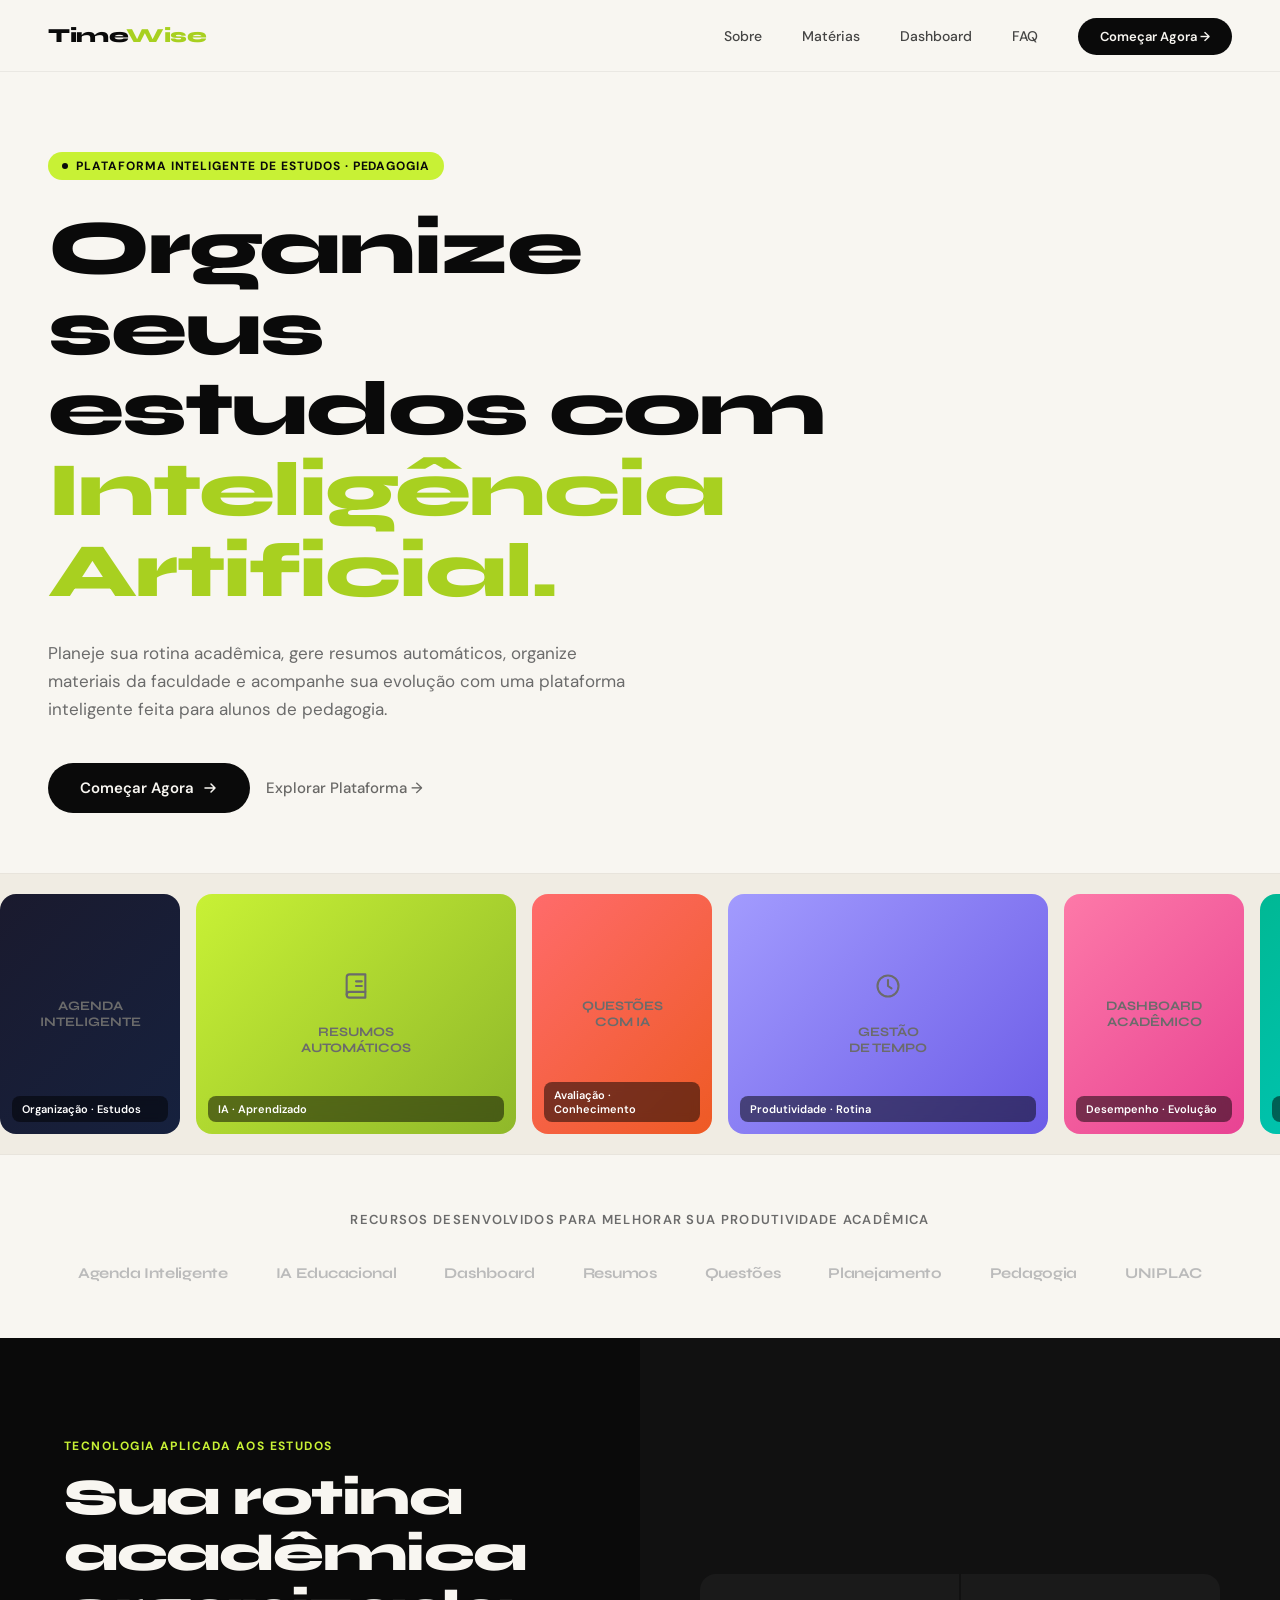
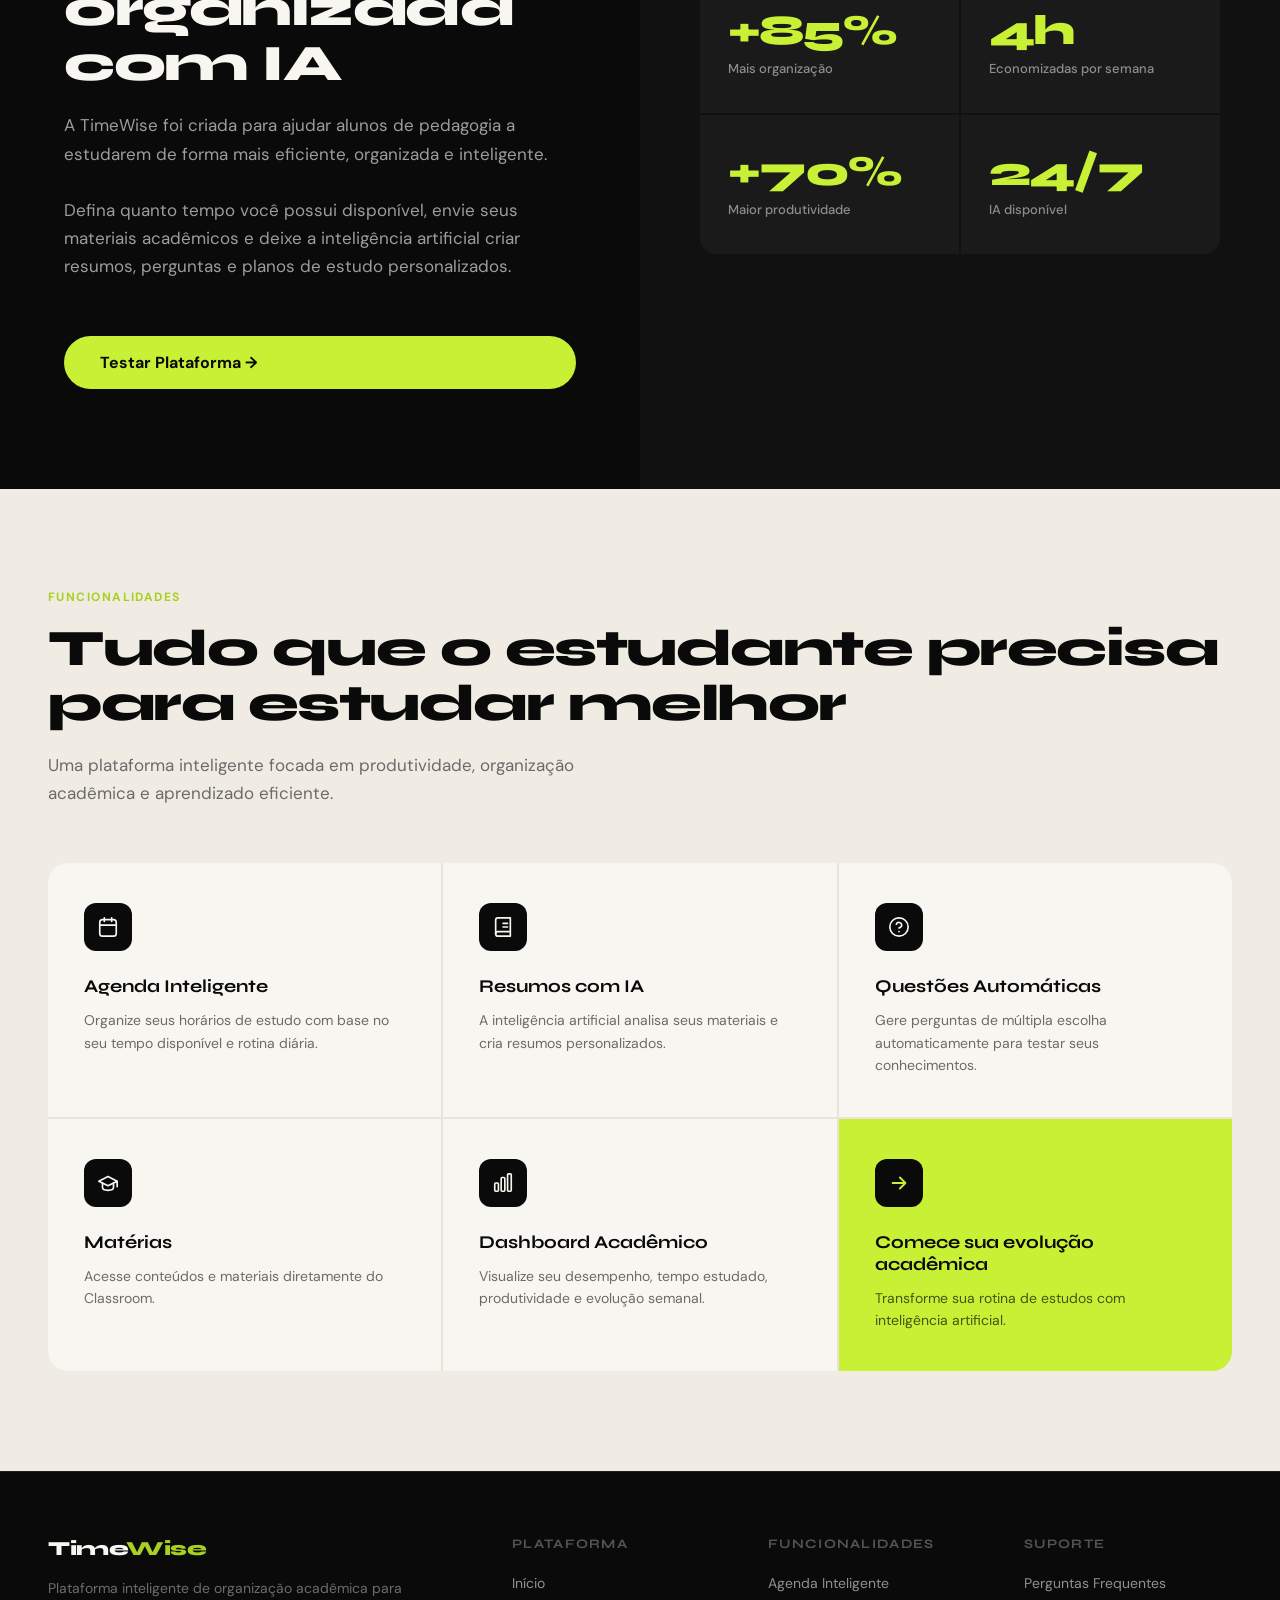
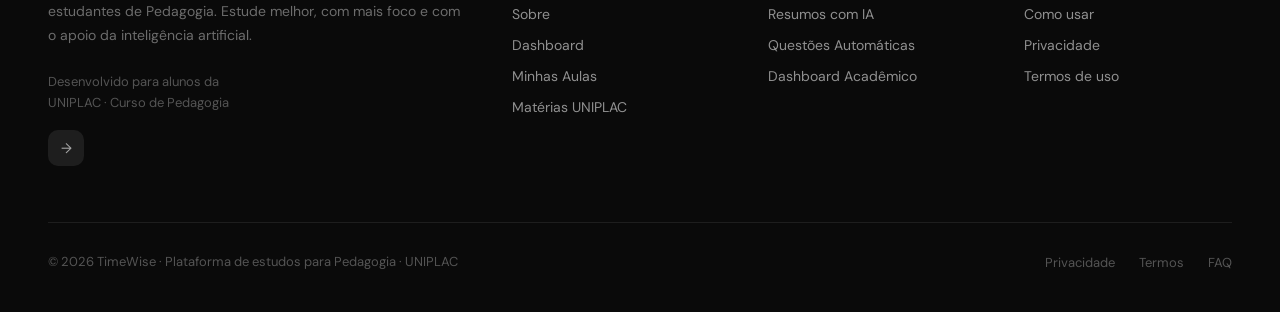
==== index.html @ 2ef28cfe "site inicial" ====
<!DOCTYPE html>
<html lang="de">
<head>
  <meta charset="UTF-8" />
  <meta name="viewport" content="width=device-width, initial-scale=1.0" />
  <title>TimeWise</title>
  <link href="https://fonts.googleapis.com/css2?family=Syne:wght@400;500;600;700;800&family=DM+Sans:ital,wght@0,300;0,400;0,500;0,600;1,400&display=swap" rel="stylesheet" />
  <link rel="stylesheet" href="index.css" />
</head>
<body>

<!-- NAV -->
<nav>
  <a href="#" class="nav-logo">Time<span>Wise</span></a>
  <ul class="nav-links">
    <li><a href="#sobre">Sobre</a></li>
    <li><a href="#materias">Matérias</a></li>
    <li><a href="dashboard.html">Dashboard</a></li>
    <li><a href="#faq">FAQ</a></li>
    <li><a href="dashboard.html" class="nav-cta">Começar Agora →</a></li>
  </ul>
</nav>

<!-- HERO -->
<div class="hero">
  <div class="hero-text">
    <span class="hero-eyebrow animate-fadeup">Plataforma Inteligente de Estudos · Pedagogia</span>

    <h1 class="hero-title animate-fadeup delay-1">
      Organize seus<br>estudos com<br><em>Inteligência Artificial.</em>
    </h1>

    <p class="hero-sub animate-fadeup delay-2">
      Planeje sua rotina acadêmica, gere resumos automáticos, organize materiais da faculdade e acompanhe sua evolução com uma plataforma inteligente feita para alunos de pedagogia.
    </p>

    <div class="hero-actions animate-fadeup delay-3">
      <a href="dashboard.html" class="btn-primary">
        Começar Agora
        <svg viewBox="0 0 16 16" fill="none">
          <path d="M3 8h10M9 4l4 4-4 4"
            stroke="currentColor"
            stroke-width="1.5"
            stroke-linecap="round"
            stroke-linejoin="round"/>
        </svg>
      </a>

      <a href="#materias" class="btn-secondary">
        Explorar Plataforma →
      </a>
    </div>
  </div>

  <!-- MARQUEE -->
  <div class="marquee-section">
    <div class="marquee-track">

      <div class="marquee-card card-gradient-1">
        <div class="marquee-card-inner">AGENDA<br>INTELIGENTE</div>
        <div class="card-label">Organização · Estudos</div>
      </div>
      <div class="marquee-card landscape card-gradient-2">
        <div class="marquee-card-inner"><svg width="28" height="28" viewBox="0 0 24 24" fill="none" stroke="currentColor" stroke-width="1.8" stroke-linecap="round" stroke-linejoin="round" style="margin-bottom:6px"><path d="M4 19.5A2.5 2.5 0 016.5 17H20"/><path d="M6.5 2H20v20H6.5A2.5 2.5 0 014 19.5v-15A2.5 2.5 0 016.5 2z"/><path d="M12 8h5M12 12h5"/></svg><br>RESUMOS<br>AUTOMÁTICOS</div>
        <div class="card-label">IA · Aprendizado</div>
      </div>
      <div class="marquee-card card-gradient-3">
        <div class="marquee-card-inner">QUESTÕES<br>COM IA</div>
        <div class="card-label">Avaliação · Conhecimento</div>
      </div>
      <div class="marquee-card landscape card-gradient-4">
        <div class="marquee-card-inner"><svg width="28" height="28" viewBox="0 0 24 24" fill="none" stroke="currentColor" stroke-width="1.8" stroke-linecap="round" stroke-linejoin="round" style="margin-bottom:6px"><circle cx="12" cy="12" r="9"/><path d="M12 7v5l3 2"/></svg><br>GESTÃO<br>DE TEMPO</div>
        <div class="card-label">Produtividade · Rotina</div>
      </div>
      <div class="marquee-card card-gradient-5">
        <div class="marquee-card-inner">DASHBOARD<br>ACADÊMICO</div>
        <div class="card-label">Desempenho · Evolução</div>
      </div>
      <div class="marquee-card landscape card-gradient-6">
        <div class="marquee-card-inner"><svg width="28" height="28" viewBox="0 0 24 24" fill="none" stroke="currentColor" stroke-width="1.8" stroke-linecap="round" stroke-linejoin="round" style="margin-bottom:6px"><path d="M22 10v6M2 10l10-5 10 5-10 5-10-5z"/><path d="M6 12v5c0 1.7 2.7 3 6 3s6-1.3 6-3v-5"/></svg><br>MATÉRIAS<br>UNIPLAC</div>
        <div class="card-label">Pedagogia · Universidade</div>
      </div>

      <!-- Cópia para loop contínuo -->
      <div class="marquee-card card-gradient-1" aria-hidden="true">
        <div class="marquee-card-inner">AGENDA<br>INTELIGENTE</div>
        <div class="card-label">Organização · Estudos</div>
      </div>
      <div class="marquee-card landscape card-gradient-2" aria-hidden="true">
        <div class="marquee-card-inner"><svg width="28" height="28" viewBox="0 0 24 24" fill="none" stroke="currentColor" stroke-width="1.8" stroke-linecap="round" stroke-linejoin="round" style="margin-bottom:6px"><path d="M4 19.5A2.5 2.5 0 016.5 17H20"/><path d="M6.5 2H20v20H6.5A2.5 2.5 0 014 19.5v-15A2.5 2.5 0 016.5 2z"/><path d="M12 8h5M12 12h5"/></svg><br>RESUMOS<br>AUTOMÁTICOS</div>
        <div class="card-label">IA · Aprendizado</div>
      </div>
      <div class="marquee-card card-gradient-3" aria-hidden="true">
        <div class="marquee-card-inner">QUESTÕES<br>COM IA</div>
        <div class="card-label">Avaliação · Conhecimento</div>
      </div>
      <div class="marquee-card landscape card-gradient-4" aria-hidden="true">
        <div class="marquee-card-inner"><svg width="28" height="28" viewBox="0 0 24 24" fill="none" stroke="currentColor" stroke-width="1.8" stroke-linecap="round" stroke-linejoin="round" style="margin-bottom:6px"><circle cx="12" cy="12" r="9"/><path d="M12 7v5l3 2"/></svg><br>GESTÃO<br>DE TEMPO</div>
        <div class="card-label">Produtividade · Rotina</div>
      </div>
      <div class="marquee-card card-gradient-5" aria-hidden="true">
        <div class="marquee-card-inner">DASHBOARD<br>ACADÊMICO</div>
        <div class="card-label">Desempenho · Evolução</div>
      </div>
      <div class="marquee-card landscape card-gradient-6" aria-hidden="true">
        <div class="marquee-card-inner"><svg width="28" height="28" viewBox="0 0 24 24" fill="none" stroke="currentColor" stroke-width="1.8" stroke-linecap="round" stroke-linejoin="round" style="margin-bottom:6px"><path d="M22 10v6M2 10l10-5 10 5-10 5-10-5z"/><path d="M6 12v5c0 1.7 2.7 3 6 3s6-1.3 6-3v-5"/></svg><br>MATÉRIAS<br>UNIPLAC</div>
        <div class="card-label">Pedagogia · Universidade</div>
      </div>

    </div>
  </div>
</div>

<!-- LOGOS -->
<div class="logos-section">
  <p class="logos-title">
    Recursos desenvolvidos para melhorar sua produtividade acadêmica
  </p>

  <div class="logos-row">
    <span class="logo-pill">Agenda Inteligente</span>
    <span class="logo-pill">IA Educacional</span>
    <span class="logo-pill">Dashboard</span>
    <span class="logo-pill">Resumos</span>
    <span class="logo-pill">Questões</span>
    <span class="logo-pill">Planejamento</span>
    <span class="logo-pill">Pedagogia</span>
    <span class="logo-pill">UNIPLAC</span>
  </div>
</div>

<!-- USP -->
<section class="usp-section" id="sobre">
  <div class="usp-text">
    <p class="section-label">
      Tecnologia aplicada aos estudos
    </p>

    <h2 class="section-title">
      Sua rotina acadêmica organizada com IA
    </h2>

    <p class="section-sub">
      A TimeWise foi criada para ajudar alunos de pedagogia a estudarem de forma mais eficiente, organizada e inteligente.<br><br>

      Defina quanto tempo você possui disponível, envie seus materiais acadêmicos e deixe a inteligência artificial criar resumos, perguntas e planos de estudo personalizados.
    </p>

    <a href="dashboard.html" class="btn-accent">
      Testar Plataforma →
    </a>
  </div>

  <div class="usp-visual">
    <div class="usp-visual-inner">
      <div class="usp-stats">

        <div class="stat-card">
          <div class="stat-number">+85%</div>
          <div class="stat-label">Mais organização</div>
        </div>

        <div class="stat-card">
          <div class="stat-number">4h</div>
          <div class="stat-label">Economizadas por semana</div>
        </div>

        <div class="stat-card">
          <div class="stat-number">+70%</div>
          <div class="stat-label">Maior produtividade</div>
        </div>

        <div class="stat-card">
          <div class="stat-number">24/7</div>
          <div class="stat-label">IA disponível</div>
        </div>

      </div>
    </div>
  </div>
</section>

<!-- SERVICES -->
<section class="services-section">

  <p class="section-label">
    Funcionalidades
  </p>

  <h2 class="section-title">
    Tudo que o estudante precisa<br>
    para estudar melhor
  </h2>

  <p class="section-sub">
    Uma plataforma inteligente focada em produtividade, organização acadêmica e aprendizado eficiente.
  </p>

  <div class="services-grid">

    <div class="service-card">
      <div class="service-icon">
        <svg width="22" height="22" viewBox="0 0 24 24" fill="none" stroke="currentColor" stroke-width="1.8" stroke-linecap="round" stroke-linejoin="round">
          <rect x="3" y="4" width="18" height="18" rx="3"/><path d="M3 10h18"/><path d="M8 2v4M16 2v4"/>
        </svg>
      </div>
      <h3 class="service-title">Agenda Inteligente</h3>
      <p class="service-desc">Organize seus horários de estudo com base no seu tempo disponível e rotina diária.</p>
    </div>

    <div class="service-card">
      <div class="service-icon">
        <svg width="22" height="22" viewBox="0 0 24 24" fill="none" stroke="currentColor" stroke-width="1.8" stroke-linecap="round" stroke-linejoin="round">
          <path d="M4 19.5A2.5 2.5 0 016.5 17H20"/><path d="M6.5 2H20v20H6.5A2.5 2.5 0 014 19.5v-15A2.5 2.5 0 016.5 2z"/><path d="M12 8h5M12 12h5"/>
        </svg>
      </div>
      <h3 class="service-title">Resumos com IA</h3>
      <p class="service-desc">A inteligência artificial analisa seus materiais e cria resumos personalizados.</p>
    </div>

    <div class="service-card">
      <div class="service-icon">
        <svg width="22" height="22" viewBox="0 0 24 24" fill="none" stroke="currentColor" stroke-width="1.8" stroke-linecap="round" stroke-linejoin="round">
          <circle cx="12" cy="12" r="10"/><path d="M9.09 9a3 3 0 015.83 1c0 2-3 3-3 3"/><circle cx="12" cy="17" r="1" fill="currentColor" stroke="none"/>
        </svg>
      </div>
      <h3 class="service-title">Questões Automáticas</h3>
      <p class="service-desc">Gere perguntas de múltipla escolha automaticamente para testar seus conhecimentos.</p>
    </div>

    <div class="service-card">
      <div class="service-icon">
        <svg width="22" height="22" viewBox="0 0 24 24" fill="none" stroke="currentColor" stroke-width="1.8" stroke-linecap="round" stroke-linejoin="round">
          <path d="M22 10v6M2 10l10-5 10 5-10 5-10-5z"/><path d="M6 12v5c0 1.7 2.7 3 6 3s6-1.3 6-3v-5"/>
        </svg>
      </div>
      <h3 class="service-title">Matérias</h3>
      <p class="service-desc">Acesse conteúdos e materiais diretamente do Classroom.</p>
    </div>

    <div class="service-card">
      <div class="service-icon">
        <svg width="22" height="22" viewBox="0 0 24 24" fill="none" stroke="currentColor" stroke-width="1.8" stroke-linecap="round" stroke-linejoin="round">
          <rect x="3" y="12" width="4" height="9" rx="1"/><rect x="10" y="6" width="4" height="15" rx="1"/><rect x="17" y="2" width="4" height="19" rx="1"/>
        </svg>
      </div>
      <h3 class="service-title">Dashboard Acadêmico</h3>
      <p class="service-desc">Visualize seu desempenho, tempo estudado, produtividade e evolução semanal.</p>
    </div>

    <div class="service-card" style="background: var(--accent); cursor: pointer;" onclick="location.href='dashboard.html'">
      <div class="service-icon" style="background: var(--black); color: var(--accent);">
        <svg width="22" height="22" viewBox="0 0 24 24" fill="none" stroke="currentColor" stroke-width="2" stroke-linecap="round" stroke-linejoin="round">
          <path d="M5 12h14M13 6l6 6-6 6"/>
        </svg>
      </div>
      <h3 class="service-title" style="color: var(--black);">Comece sua evolução acadêmica</h3>
      <p class="service-desc" style="color: rgba(0,0,0,0.65);">Transforme sua rotina de estudos com inteligência artificial.</p>
    </div>

  </div>
</section>

<!-- FOOTER -->
<footer>
  <div class="footer-grid">
    <div class="footer-brand">
      <a href="#" class="nav-logo">Time<span>Wise</span></a>
      <p>Plataforma inteligente de organização acadêmica para estudantes de Pedagogia. Estude melhor, com mais foco e com o apoio da inteligência artificial.</p>
      <p style="margin-bottom: 16px; color: rgba(255,255,255,0.3); font-size: 13px;">Desenvolvido para alunos da<br>UNIPLAC · Curso de Pedagogia</p>
      <div class="footer-socials">
        <a href="dashboard.html" class="social-btn" title="Acessar plataforma">→</a>
      </div>
    </div>
    <div class="footer-col">
      <h4>Plataforma</h4>
      <ul>
        <li><a href="#">Início</a></li>
        <li><a href="#sobre">Sobre</a></li>
        <li><a href="dashboard.html">Dashboard</a></li>
        <li><a href="dashboard.html">Minhas Aulas</a></li>
        <li><a href="dashboard.html">Matérias UNIPLAC</a></li>
      </ul>
    </div>
    <div class="footer-col">
      <h4>Funcionalidades</h4>
      <ul>
        <li><a href="dashboard.html">Agenda Inteligente</a></li>
        <li><a href="dashboard.html">Resumos com IA</a></li>
        <li><a href="dashboard.html">Questões Automáticas</a></li>
        <li><a href="dashboard.html">Dashboard Acadêmico</a></li>
      </ul>
    </div>
    <div class="footer-col">
      <h4>Suporte</h4>
      <ul>
        <li><a href="#faq">Perguntas Frequentes</a></li>
        <li><a href="#">Como usar</a></li>
        <li><a href="#">Privacidade</a></li>
        <li><a href="#">Termos de uso</a></li>
      </ul>
    </div>
  </div>
  <div class="footer-bottom">
    <p>© 2026 TimeWise · Plataforma de estudos para Pedagogia · UNIPLAC</p>
    <ul class="footer-bottom-links">
      <li><a href="#">Privacidade</a></li>
      <li><a href="#">Termos</a></li>
      <li><a href="#faq">FAQ</a></li>
    </ul>
  </div>
</footer>

<script>
  function toggleFaq(btn) {
    const item = btn.closest('.faq-item');
    const isOpen = item.classList.contains('open');
    document.querySelectorAll('.faq-item').forEach(i => i.classList.remove('open'));
    if (!isOpen) item.classList.add('open');
  }

  // Intersection Observer for scroll animations
  const observer = new IntersectionObserver((entries) => {
    entries.forEach(entry => {
      if (entry.isIntersecting) {
        entry.target.style.opacity = '1';
        entry.target.style.transform = 'translateY(0)';
      }
    });
  }, { threshold: 0.1 });

  document.querySelectorAll('.service-card, .case-card, .team-card, .testimonial-card').forEach(el => {
    el.style.opacity = '0';
    el.style.transform = 'translateY(20px)';
    el.style.transition = 'opacity 0.5s ease, transform 0.5s ease';
    observer.observe(el);
  });
</script>
</body>
</html>
---- index.css ----
*, *::before, *::after { box-sizing: border-box; margin: 0; padding: 0; }

:root {
  --black: #0a0a0a;
  --white: #f8f6f1;
  --cream: #f0ece3;
  --accent: #c8f135;
  --accent-dark: #a8d020;
  --gray: #6b6b6b;
  --gray-light: #e8e4dc;
  --font-display: 'Syne', sans-serif;
  --font-body: 'DM Sans', sans-serif;
}

html { scroll-behavior: smooth; }

body {
  font-family: var(--font-body);
  background: var(--white);
  color: var(--black);
  overflow-x: hidden;
}

/* ── NAV ── */
nav {
  position: fixed; top: 0; left: 0; right: 0; z-index: 100;
  display: flex; align-items: center; justify-content: space-between;
  padding: 0 48px;
  height: 72px;
  background: rgba(248,246,241,0.92);
  backdrop-filter: blur(12px);
  border-bottom: 1px solid rgba(0,0,0,0.06);
}
.nav-logo {
  font-family: var(--font-display);
  font-weight: 800;
  font-size: 20px;
  letter-spacing: -0.5px;
  color: var(--black);
  text-decoration: none;
}
.nav-logo span { color: var(--accent-dark); }
.nav-links {
  display: flex; align-items: center; gap: 40px;
  list-style: none;
}
.nav-links a {
  font-family: var(--font-body);
  font-size: 14px;
  font-weight: 500;
  color: var(--black);
  text-decoration: none;
  opacity: 0.75;
  transition: opacity 0.2s;
}
.nav-links a:hover { opacity: 1; }
.nav-cta {
  background: var(--black);
  color: var(--white) !important;
  opacity: 1 !important;
  padding: 10px 22px;
  border-radius: 100px;
  font-size: 13px !important;
  font-weight: 600 !important;
  transition: background 0.2s !important;
}
.nav-cta:hover { background: #333 !important; }

/* ── HERO ── */
.hero {
  padding-top: 72px;
  min-height: 100vh;
  display: grid;
  grid-template-rows: auto 1fr;
}
.hero-text {
  padding: 80px 48px 0;
  max-width: 900px;
}
.hero-eyebrow {
  display: inline-flex; align-items: center; gap: 8px;
  background: var(--accent);
  color: var(--black);
  font-size: 12px;
  font-weight: 700;
  letter-spacing: 0.08em;
  text-transform: uppercase;
  padding: 6px 14px;
  border-radius: 100px;
  margin-bottom: 28px;
}
.hero-eyebrow::before {
  content: '';
  width: 6px; height: 6px;
  background: var(--black);
  border-radius: 50%;
}
.hero-title {
  font-family: var(--font-display);
  font-size: clamp(42px, 6vw, 80px);
  font-weight: 800;
  line-height: 1.05;
  letter-spacing: -2px;
  color: var(--black);
  margin-bottom: 28px;
}
.hero-title em {
  font-style: normal;
  color: var(--accent-dark);
  position: relative;
}
.hero-sub {
  font-size: 17px;
  line-height: 1.65;
  color: var(--gray);
  max-width: 600px;
  margin-bottom: 40px;
}
.hero-actions { display: flex; align-items: center; gap: 16px; }
.btn-primary {
  background: var(--black);
  color: var(--white);
  padding: 15px 32px;
  border-radius: 100px;
  font-family: var(--font-body);
  font-size: 15px;
  font-weight: 600;
  text-decoration: none;
  transition: transform 0.2s, background 0.2s;
  display: inline-flex; align-items: center; gap: 8px;
}
.btn-primary:hover { background: #222; transform: translateY(-1px); }
.btn-primary svg { width: 16px; height: 16px; }
.btn-secondary {
  font-size: 15px;
  font-weight: 500;
  color: var(--black);
  text-decoration: none;
  opacity: 0.6;
  transition: opacity 0.2s;
  display: inline-flex; align-items: center; gap: 6px;
}
.btn-secondary:hover { opacity: 1; }

/* ── MARQUEE ── */
.marquee-section {
  margin-top: 60px;
  padding: 20px 0;
  overflow: hidden;
  border-top: 1px solid var(--gray-light);
  border-bottom: 1px solid var(--gray-light);
  background: var(--cream);
}
.marquee-track {
  display: flex; gap: 16px;
  animation: marquee 28s linear infinite;
  width: max-content;
}
@keyframes marquee {
  from { transform: translateX(0); }
  to { transform: translateX(-50%); }
}
.marquee-card {
  width: 180px;
  height: 240px;
  border-radius: 16px;
  overflow: hidden;
  flex-shrink: 0;
  background: var(--gray-light);
  position: relative;
}
.marquee-card.landscape {
  width: 320px;
  height: 240px;
}
.marquee-card-inner {
  width: 100%; height: 100%;
  display: flex; flex-direction: column; align-items: center; justify-content: center;
  font-family: var(--font-display);
  font-weight: 700;
  font-size: 13px;
  color: var(--gray);
  text-align: center;
  padding: 20px;
  gap: 2px;
}
.card-gradient-1 { background: linear-gradient(135deg, #1a1a2e 0%, #16213e 100%); color: #fff; }
.card-gradient-2 { background: linear-gradient(135deg, #c8f135 0%, #8fb82a 100%); }
.card-gradient-3 { background: linear-gradient(135deg, #ff6b6b 0%, #ee5a24 100%); color: #fff; }
.card-gradient-4 { background: linear-gradient(135deg, #a29bfe 0%, #6c5ce7 100%); color: #fff; }
.card-gradient-5 { background: linear-gradient(135deg, #fd79a8 0%, #e84393 100%); color: #fff; }
.card-gradient-6 { background: linear-gradient(135deg, #00b894 0%, #00cec9 100%); color: #fff; }
.card-gradient-7 { background: linear-gradient(135deg, #fdcb6e 0%, #e17055 100%); }
.card-gradient-8 { background: linear-gradient(135deg, #2d3436 0%, #636e72 100%); color: #fff; }

.card-label {
  position: absolute; bottom: 12px; left: 12px; right: 12px;
  background: rgba(0,0,0,0.5);
  color: #fff;
  font-size: 11px;
  font-weight: 600;
  padding: 6px 10px;
  border-radius: 8px;
  backdrop-filter: blur(4px);
}

/* ── LOGOS ── */
.logos-section {
  padding: 56px 48px;
  text-align: center;
}
.logos-title {
  font-size: 13px;
  font-weight: 600;
  letter-spacing: 0.1em;
  text-transform: uppercase;
  color: var(--gray);
  margin-bottom: 36px;
}
.logos-row {
  display: flex;
  align-items: center;
  justify-content: center;
  flex-wrap: wrap;
  gap: 48px;
}
.logo-pill {
  font-family: var(--font-display);
  font-weight: 700;
  font-size: 15px;
  color: #bbb;
  letter-spacing: -0.3px;
  transition: color 0.2s;
  cursor: default;
}
.logo-pill:hover { color: var(--black); }

/* ── SECTION COMMON ── */
section { padding: 100px 48px; }
.section-label {
  font-size: 12px;
  font-weight: 700;
  letter-spacing: 0.12em;
  text-transform: uppercase;
  color: var(--accent-dark);
  margin-bottom: 16px;
}
.section-title {
  font-family: var(--font-display);
  font-size: clamp(32px, 4vw, 54px);
  font-weight: 800;
  letter-spacing: -1.5px;
  line-height: 1.08;
  color: var(--black);
  margin-bottom: 20px;
}
.section-sub {
  font-size: 17px;
  line-height: 1.65;
  color: var(--gray);
  max-width: 560px;
  margin-bottom: 56px;
}

/* ── USP ── */
.usp-section {
  background: var(--black);
  color: var(--white);
  display: grid;
  grid-template-columns: 1fr 1fr;
  gap: 0;
  padding: 0;
  overflow: hidden;
}
.usp-text {
  padding: 100px 64px;
  display: flex;
  flex-direction: column;
  justify-content: center;
}
.usp-text .section-label { color: var(--accent); }
.usp-text .section-title { color: var(--white); }
.usp-text .section-sub { color: rgba(255,255,255,0.6); }
.usp-visual {
  position: relative;
  background: #111;
  min-height: 560px;
  display: flex; align-items: center; justify-content: center;
  overflow: hidden;
}
.usp-visual-inner {
  width: 100%; height: 100%;
  display: flex; align-items: center; justify-content: center;
  padding: 60px;
}
.usp-stats {
  display: grid;
  grid-template-columns: 1fr 1fr;
  gap: 2px;
  width: 100%;
}
.stat-card {
  background: #1a1a1a;
  padding: 36px 28px;
  display: flex; flex-direction: column;
}
.stat-card:first-child { border-radius: 16px 0 0 0; }
.stat-card:nth-child(2) { border-radius: 0 16px 0 0; }
.stat-card:nth-child(3) { border-radius: 0 0 0 16px; }
.stat-card:last-child { border-radius: 0 0 16px 0; }
.stat-number {
  font-family: var(--font-display);
  font-size: 42px;
  font-weight: 800;
  color: var(--accent);
  letter-spacing: -2px;
  line-height: 1;
  margin-bottom: 8px;
}
.stat-label {
  font-size: 13px;
  color: rgba(255,255,255,0.5);
  font-weight: 500;
}

/* ── SERVICES ── */
.services-section { background: var(--cream); }
.services-grid {
  display: grid;
  grid-template-columns: repeat(3, 1fr);
  gap: 2px;
  background: var(--gray-light);
  border-radius: 20px;
  overflow: hidden;
}
.service-card {
  background: var(--white);
  padding: 40px 36px;
  transition: background 0.25s;
  position: relative;
  overflow: hidden;
}
.service-card:hover { background: var(--black); }
.service-card:hover .service-title,
.service-card:hover .service-desc { color: var(--white); }
.service-card:hover .service-icon { background: var(--accent); color: var(--black); }
.service-icon {
  width: 48px; height: 48px;
  border-radius: 12px;
  background: var(--black);
  color: var(--white);
  display: flex; align-items: center; justify-content: center;
  margin-bottom: 24px;
  font-size: 20px;
  transition: background 0.25s, color 0.25s;
}
.service-title {
  font-family: var(--font-display);
  font-size: 18px;
  font-weight: 700;
  color: var(--black);
  margin-bottom: 12px;
  transition: color 0.25s;
}
.service-desc {
  font-size: 14px;
  line-height: 1.6;
  color: var(--gray);
  transition: color 0.25s;
}

/* ── CASE STUDIES ── */
.cases-grid {
  display: grid;
  grid-template-columns: repeat(3, 1fr);
  gap: 20px;
  margin-top: 0;
}
.case-card {
  border-radius: 20px;
  overflow: hidden;
  position: relative;
  cursor: pointer;
  background: var(--black);
  aspect-ratio: 4/5;
  display: flex; flex-direction: column; justify-content: flex-end;
  transition: transform 0.3s;
}
.case-card:hover { transform: scale(1.02); }
.case-bg {
  position: absolute; inset: 0;
  background: linear-gradient(135deg, #1a1a2e 0%, #16213e 100%);
  transition: opacity 0.3s;
}
.case-card:nth-child(2) .case-bg { background: linear-gradient(135deg, #2d1b69 0%, #11998e 100%); }
.case-card:nth-child(3) .case-bg { background: linear-gradient(135deg, #c94b4b 0%, #4b134f 100%); }
.case-overlay {
  position: absolute; inset: 0;
  background: linear-gradient(to top, rgba(0,0,0,0.85) 0%, transparent 60%);
}
.case-content {
  position: relative; z-index: 2;
  padding: 28px;
}
.case-logo {
  font-family: var(--font-display);
  font-size: 18px;
  font-weight: 800;
  color: var(--white);
  margin-bottom: 20px;
}
.case-metrics {
  display: flex; gap: 20px; flex-wrap: wrap;
  margin-bottom: 16px;
}
.case-metric-val {
  font-family: var(--font-display);
  font-size: 26px;
  font-weight: 800;
  color: var(--accent);
  letter-spacing: -1px;
}
.case-metric-key {
  font-size: 11px;
  color: rgba(255,255,255,0.55);
  font-weight: 600;
  letter-spacing: 0.05em;
  text-transform: uppercase;
}
.case-link {
  display: inline-flex; align-items: center; gap: 6px;
  font-size: 13px;
  font-weight: 600;
  color: var(--white);
  text-decoration: none;
  opacity: 0.7;
  transition: opacity 0.2s;
}
.case-link:hover { opacity: 1; }
.case-tag {
  position: absolute; top: 20px; right: 20px;
  background: var(--accent);
  color: var(--black);
  font-size: 11px;
  font-weight: 700;
  padding: 5px 11px;
  border-radius: 100px;
  z-index: 2;
}

/* ── TEAM ── */
.team-section { background: var(--black); color: var(--white); }
.team-section .section-label { color: var(--accent); }
.team-section .section-title { color: var(--white); }
.team-grid {
  display: grid;
  grid-template-columns: repeat(3, 1fr);
  gap: 20px;
}
.team-card {
  background: #111;
  border-radius: 20px;
  overflow: hidden;
  transition: transform 0.3s;
}
.team-card:hover { transform: translateY(-4px); }
.team-card-img {
  width: 100%;
  aspect-ratio: 1;
  background: #1e1e1e;
  display: flex; align-items: center; justify-content: center;
  font-size: 56px;
  position: relative;
  overflow: hidden;
}
.team-avatar-bg { position: absolute; inset: 0; }
.team-avatar-initials {
  position: relative; z-index: 1;
  font-family: var(--font-display);
  font-size: 36px;
  font-weight: 800;
  color: var(--white);
  opacity: 0.9;
}
.team-card-info { padding: 24px 24px 28px; }
.team-name {
  font-family: var(--font-display);
  font-size: 18px;
  font-weight: 700;
  color: var(--white);
  margin-bottom: 4px;
}
.team-role {
  font-size: 13px;
  color: var(--accent);
  font-weight: 600;
  margin-bottom: 12px;
}
.team-bio {
  font-size: 13px;
  line-height: 1.6;
  color: rgba(255,255,255,0.45);
}

/* ── PROCESS ── */
.process-grid {
  display: grid;
  grid-template-columns: 1fr 1fr;
  gap: 60px;
  align-items: start;
}
.process-step {
  display: flex; gap: 24px;
  padding: 28px 0;
  border-bottom: 1px solid var(--gray-light);
  transition: opacity 0.2s;
}
.process-step:last-child { border-bottom: none; }
.step-num {
  font-family: var(--font-display);
  font-size: 13px;
  font-weight: 800;
  color: var(--accent-dark);
  flex-shrink: 0;
  width: 28px;
  padding-top: 3px;
}
.step-title {
  font-family: var(--font-display);
  font-size: 18px;
  font-weight: 700;
  margin-bottom: 8px;
  color: var(--black);
}
.step-desc {
  font-size: 14px;
  line-height: 1.65;
  color: var(--gray);
}
.process-image {
  position: sticky;
  top: 100px;
  border-radius: 24px;
  overflow: hidden;
  background: var(--black);
  aspect-ratio: 4/5;
  display: flex; align-items: center; justify-content: center;
}
.process-image-inner { padding: 48px; text-align: center; }
.process-image-title {
  font-family: var(--font-display);
  font-size: 28px;
  font-weight: 800;
  color: var(--white);
  margin-bottom: 16px;
}
.process-image-sub {
  font-size: 15px;
  color: rgba(255,255,255,0.5);
  line-height: 1.6;
  margin-bottom: 32px;
}

/* ── TESTIMONIALS ── */
.testimonials-section { background: var(--cream); }
.testimonials-grid {
  display: grid;
  grid-template-columns: repeat(3, 1fr);
  gap: 16px;
}
.testimonial-card {
  background: var(--white);
  border-radius: 20px;
  padding: 32px 28px;
  border: 1px solid rgba(0,0,0,0.06);
  transition: box-shadow 0.2s, transform 0.2s;
}
.testimonial-card:hover {
  box-shadow: 0 12px 40px rgba(0,0,0,0.08);
  transform: translateY(-3px);
}
.testimonial-stars {
  display: flex; gap: 3px; margin-bottom: 16px;
  color: var(--accent-dark);
  font-size: 16px;
}
.testimonial-text {
  font-size: 15px;
  line-height: 1.65;
  color: #333;
  margin-bottom: 24px;
  font-style: italic;
}
.testimonial-author { display: flex; align-items: center; gap: 12px; }
.testimonial-avatar {
  width: 44px; height: 44px;
  border-radius: 50%;
  background: var(--black);
  display: flex; align-items: center; justify-content: center;
  font-family: var(--font-display);
  font-size: 14px;
  font-weight: 700;
  color: var(--accent);
  flex-shrink: 0;
}
.testimonial-name {
  font-family: var(--font-display);
  font-size: 15px;
  font-weight: 700;
  color: var(--black);
}
.testimonial-company { font-size: 12px; color: var(--gray); }

/* ── FAQ ── */
.faq-grid { max-width: 800px; margin: 0 auto; }
.faq-item { border-bottom: 1px solid var(--gray-light); }
.faq-q {
  width: 100%;
  display: flex; align-items: center; justify-content: space-between;
  padding: 24px 0;
  background: none; border: none; cursor: pointer;
  font-family: var(--font-body);
  font-size: 16px;
  font-weight: 600;
  color: var(--black);
  text-align: left;
  gap: 20px;
}
.faq-q svg {
  flex-shrink: 0;
  transition: transform 0.3s;
  color: var(--gray);
}
.faq-item.open .faq-q svg { transform: rotate(45deg); color: var(--black); }
.faq-a {
  font-size: 15px;
  line-height: 1.65;
  color: var(--gray);
  max-height: 0;
  overflow: hidden;
  transition: max-height 0.4s ease, padding 0.3s;
}
.faq-item.open .faq-a { max-height: 300px; padding-bottom: 24px; }

/* ── CTA ── */
.cta-section {
  background: var(--black);
  text-align: center;
  padding: 120px 48px;
  position: relative;
  overflow: hidden;
}
.cta-glow {
  position: absolute;
  top: 50%; left: 50%;
  transform: translate(-50%, -50%);
  width: 600px; height: 600px;
  background: radial-gradient(ellipse, rgba(200,241,53,0.12) 0%, transparent 70%);
  pointer-events: none;
}
.cta-label { color: var(--accent); margin-bottom: 20px; }
.cta-title {
  font-family: var(--font-display);
  font-size: clamp(36px, 5vw, 64px);
  font-weight: 800;
  color: var(--white);
  letter-spacing: -2px;
  line-height: 1.05;
  margin-bottom: 20px;
  position: relative;
}
.cta-title em { font-style: normal; color: var(--accent); }
.cta-sub {
  font-size: 17px;
  color: rgba(255,255,255,0.55);
  max-width: 480px;
  margin: 0 auto 44px;
  line-height: 1.65;
}
.btn-accent {
  background: var(--accent);
  color: var(--black);
  padding: 16px 36px;
  border-radius: 100px;
  font-family: var(--font-body);
  font-size: 16px;
  font-weight: 700;
  text-decoration: none;
  display: inline-flex; align-items: center; gap: 8px;
  transition: transform 0.2s, background 0.2s;
  position: relative;
}
.btn-accent:hover { background: var(--accent-dark); transform: translateY(-2px); }

/* ── FOOTER ── */
footer {
  background: var(--black);
  border-top: 1px solid #1e1e1e;
  padding: 64px 48px 40px;
}
.footer-grid {
  display: grid;
  grid-template-columns: 2fr 1fr 1fr 1fr;
  gap: 48px;
  margin-bottom: 56px;
}
.footer-brand .nav-logo {
  display: block;
  margin-bottom: 16px;
  color: var(--white);
}
.footer-brand p {
  font-size: 14px;
  line-height: 1.65;
  color: rgba(255,255,255,0.4);
  margin-bottom: 24px;
}
.footer-socials { display: flex; gap: 12px; }
.social-btn {
  width: 36px; height: 36px;
  border-radius: 10px;
  background: #1e1e1e;
  color: rgba(255,255,255,0.6);
  display: flex; align-items: center; justify-content: center;
  text-decoration: none;
  font-size: 14px;
  transition: background 0.2s, color 0.2s;
}
.social-btn:hover { background: var(--accent); color: var(--black); }
.footer-col h4 {
  font-family: var(--font-display);
  font-size: 13px;
  font-weight: 700;
  color: rgba(255,255,255,0.3);
  letter-spacing: 0.1em;
  text-transform: uppercase;
  margin-bottom: 20px;
}
.footer-col ul { list-style: none; display: flex; flex-direction: column; gap: 10px; }
.footer-col a {
  font-size: 14px;
  color: rgba(255,255,255,0.55);
  text-decoration: none;
  transition: color 0.2s;
}
.footer-col a:hover { color: var(--white); }
.footer-bottom {
  display: flex; align-items: center; justify-content: space-between;
  padding-top: 28px;
  border-top: 1px solid #1e1e1e;
}
.footer-bottom p { font-size: 13px; color: rgba(255,255,255,0.3); }
.footer-bottom-links { display: flex; gap: 24px; list-style: none; }
.footer-bottom-links a {
  font-size: 13px;
  color: rgba(255,255,255,0.3);
  text-decoration: none;
  transition: color 0.2s;
}
.footer-bottom-links a:hover { color: rgba(255,255,255,0.7); }

/* ── ANIMATIONS ── */
@keyframes fadeUp {
  from { opacity: 0; transform: translateY(24px); }
  to { opacity: 1; transform: translateY(0); }
}
.animate-fadeup {
  opacity: 0;
  animation: fadeUp 0.7s ease forwards;
}
.delay-1 { animation-delay: 0.1s; }
.delay-2 { animation-delay: 0.2s; }
.delay-3 { animation-delay: 0.3s; }
.delay-4 { animation-delay: 0.45s; }

/* ── MOBILE ── */
@media (max-width: 768px) {
  nav { padding: 0 20px; }
  .nav-links { display: none; }
  section { padding: 64px 20px; }
  .hero-text { padding: 56px 20px 0; }
  .logos-section { padding: 40px 20px; }
  .usp-section { grid-template-columns: 1fr; }
  .services-grid { grid-template-columns: 1fr; }
  .cases-grid { grid-template-columns: 1fr; }
  .team-grid { grid-template-columns: 1fr; }
  .process-grid { grid-template-columns: 1fr; }
  .testimonials-grid { grid-template-columns: 1fr; }
  .footer-grid { grid-template-columns: 1fr; gap: 32px; }
  .footer-bottom { flex-direction: column; gap: 16px; }
}
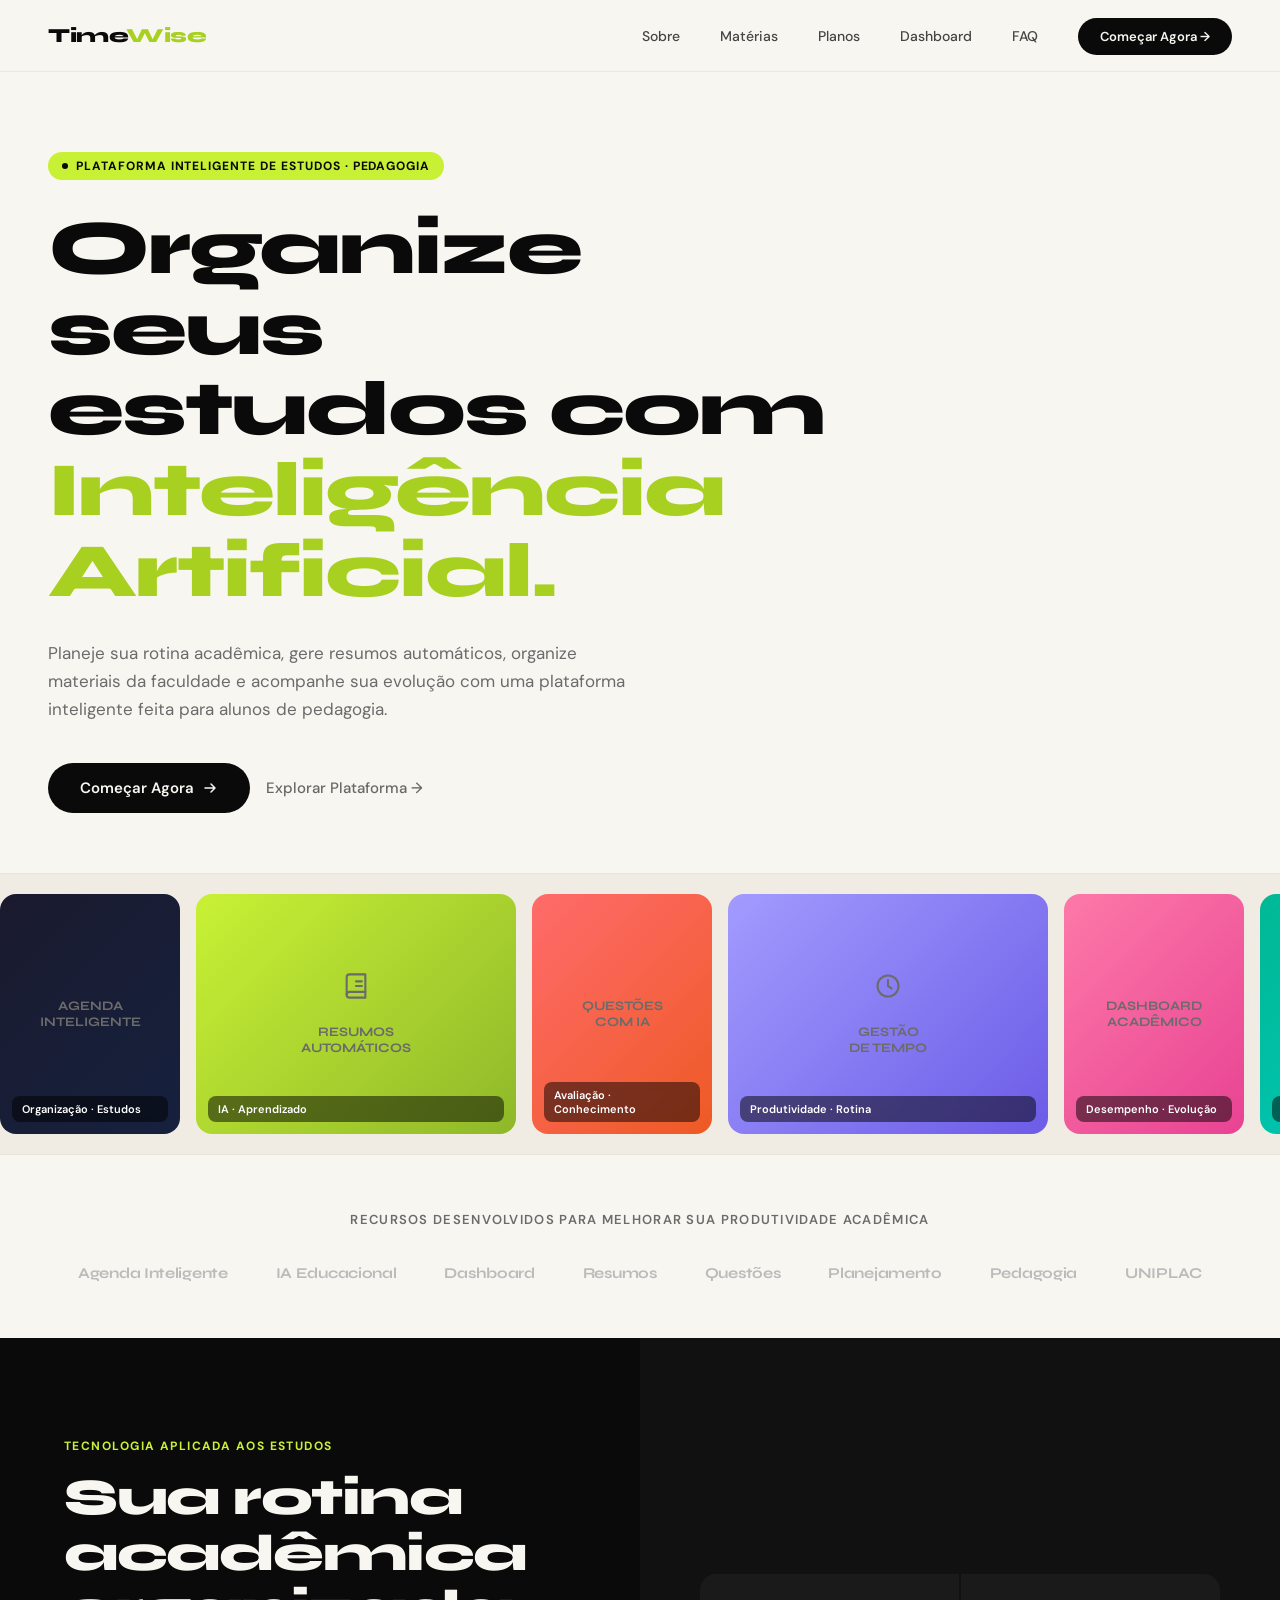
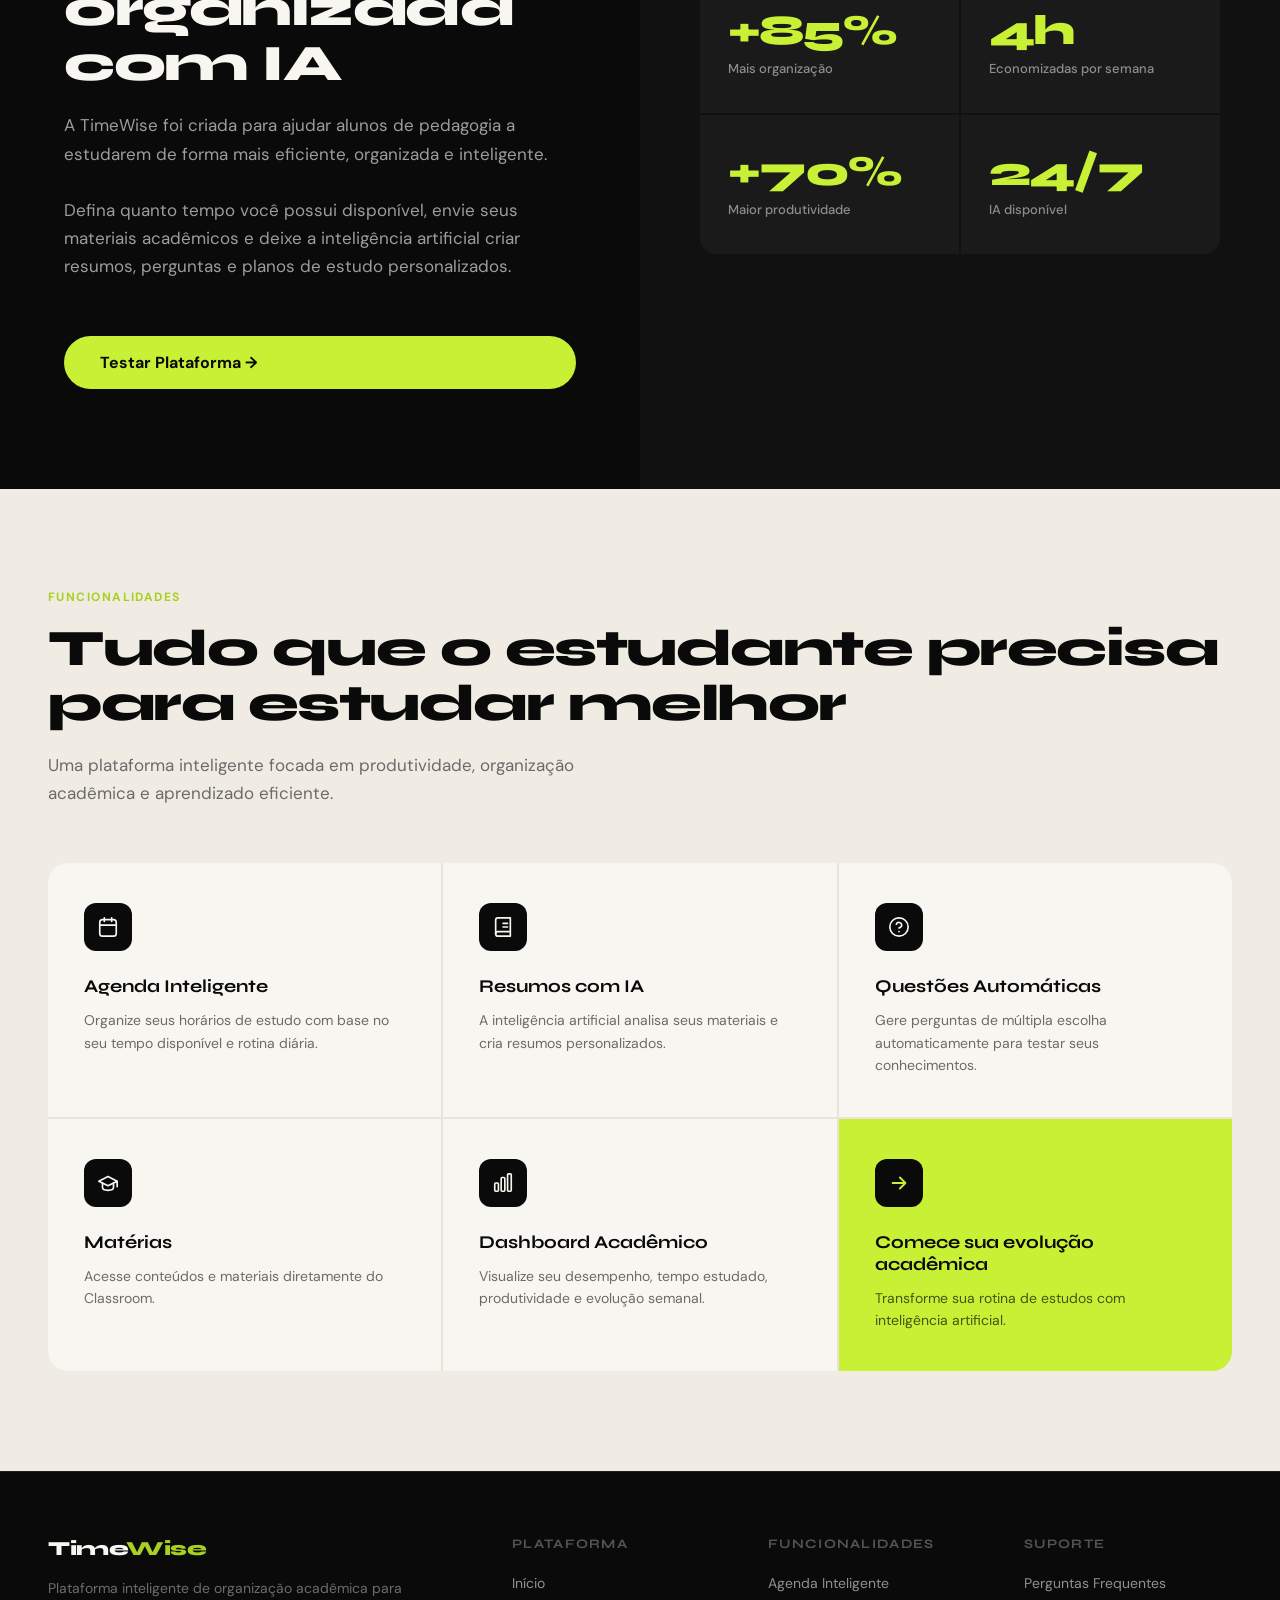
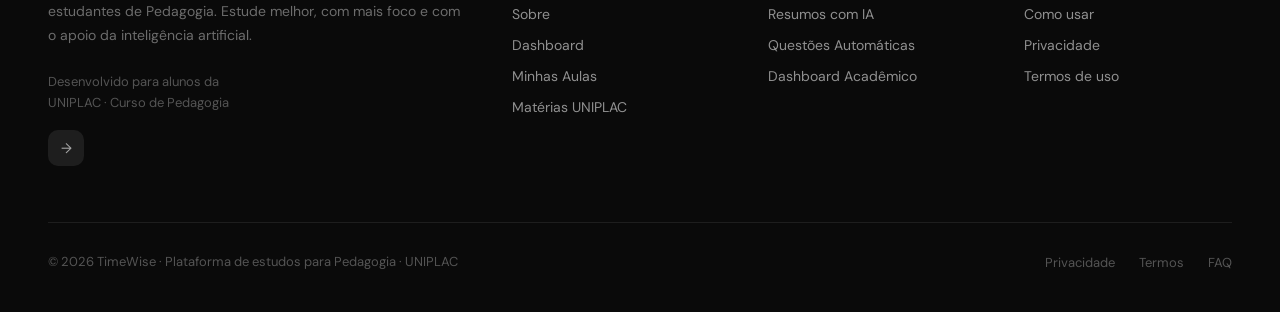
==== commit 4183ed92: "final" ====
--- a/index.html
+++ b/index.html
@@ -15,6 +15,7 @@
   <ul class="nav-links">
     <li><a href="#sobre">Sobre</a></li>
     <li><a href="#materias">Matérias</a></li>
+    <li><a href="planos.html">Planos</a></li>
     <li><a href="dashboard.html">Dashboard</a></li>
     <li><a href="#faq">FAQ</a></li>
     <li><a href="dashboard.html" class="nav-cta">Começar Agora →</a></li>
--- a/index.css
+++ b/index.css
@@ -1,791 +1,791 @@
-*, *::before, *::after { box-sizing: border-box; margin: 0; padding: 0; }
-
-:root {
-  --black: #0a0a0a;
-  --white: #f8f6f1;
-  --cream: #f0ece3;
-  --accent: #c8f135;
-  --accent-dark: #a8d020;
-  --gray: #6b6b6b;
-  --gray-light: #e8e4dc;
-  --font-display: 'Syne', sans-serif;
-  --font-body: 'DM Sans', sans-serif;
-}
-
-html { scroll-behavior: smooth; }
-
-body {
-  font-family: var(--font-body);
-  background: var(--white);
-  color: var(--black);
-  overflow-x: hidden;
-}
-
-/* ── NAV ── */
-nav {
-  position: fixed; top: 0; left: 0; right: 0; z-index: 100;
-  display: flex; align-items: center; justify-content: space-between;
-  padding: 0 48px;
-  height: 72px;
-  background: rgba(248,246,241,0.92);
-  backdrop-filter: blur(12px);
-  border-bottom: 1px solid rgba(0,0,0,0.06);
-}
-.nav-logo {
-  font-family: var(--font-display);
-  font-weight: 800;
-  font-size: 20px;
-  letter-spacing: -0.5px;
-  color: var(--black);
-  text-decoration: none;
-}
-.nav-logo span { color: var(--accent-dark); }
-.nav-links {
-  display: flex; align-items: center; gap: 40px;
-  list-style: none;
-}
-.nav-links a {
-  font-family: var(--font-body);
-  font-size: 14px;
-  font-weight: 500;
-  color: var(--black);
-  text-decoration: none;
-  opacity: 0.75;
-  transition: opacity 0.2s;
-}
-.nav-links a:hover { opacity: 1; }
-.nav-cta {
-  background: var(--black);
-  color: var(--white) !important;
-  opacity: 1 !important;
-  padding: 10px 22px;
-  border-radius: 100px;
-  font-size: 13px !important;
-  font-weight: 600 !important;
-  transition: background 0.2s !important;
-}
-.nav-cta:hover { background: #333 !important; }
-
-/* ── HERO ── */
-.hero {
-  padding-top: 72px;
-  min-height: 100vh;
-  display: grid;
-  grid-template-rows: auto 1fr;
-}
-.hero-text {
-  padding: 80px 48px 0;
-  max-width: 900px;
-}
-.hero-eyebrow {
-  display: inline-flex; align-items: center; gap: 8px;
-  background: var(--accent);
-  color: var(--black);
-  font-size: 12px;
-  font-weight: 700;
-  letter-spacing: 0.08em;
-  text-transform: uppercase;
-  padding: 6px 14px;
-  border-radius: 100px;
-  margin-bottom: 28px;
-}
-.hero-eyebrow::before {
-  content: '';
-  width: 6px; height: 6px;
-  background: var(--black);
-  border-radius: 50%;
-}
-.hero-title {
-  font-family: var(--font-display);
-  font-size: clamp(42px, 6vw, 80px);
-  font-weight: 800;
-  line-height: 1.05;
-  letter-spacing: -2px;
-  color: var(--black);
-  margin-bottom: 28px;
-}
-.hero-title em {
-  font-style: normal;
-  color: var(--accent-dark);
-  position: relative;
-}
-.hero-sub {
-  font-size: 17px;
-  line-height: 1.65;
-  color: var(--gray);
-  max-width: 600px;
-  margin-bottom: 40px;
-}
-.hero-actions { display: flex; align-items: center; gap: 16px; }
-.btn-primary {
-  background: var(--black);
-  color: var(--white);
-  padding: 15px 32px;
-  border-radius: 100px;
-  font-family: var(--font-body);
-  font-size: 15px;
-  font-weight: 600;
-  text-decoration: none;
-  transition: transform 0.2s, background 0.2s;
-  display: inline-flex; align-items: center; gap: 8px;
-}
-.btn-primary:hover { background: #222; transform: translateY(-1px); }
-.btn-primary svg { width: 16px; height: 16px; }
-.btn-secondary {
-  font-size: 15px;
-  font-weight: 500;
-  color: var(--black);
-  text-decoration: none;
-  opacity: 0.6;
-  transition: opacity 0.2s;
-  display: inline-flex; align-items: center; gap: 6px;
-}
-.btn-secondary:hover { opacity: 1; }
-
-/* ── MARQUEE ── */
-.marquee-section {
-  margin-top: 60px;
-  padding: 20px 0;
-  overflow: hidden;
-  border-top: 1px solid var(--gray-light);
-  border-bottom: 1px solid var(--gray-light);
-  background: var(--cream);
-}
-.marquee-track {
-  display: flex; gap: 16px;
-  animation: marquee 28s linear infinite;
-  width: max-content;
-}
-@keyframes marquee {
-  from { transform: translateX(0); }
-  to { transform: translateX(-50%); }
-}
-.marquee-card {
-  width: 180px;
-  height: 240px;
-  border-radius: 16px;
-  overflow: hidden;
-  flex-shrink: 0;
-  background: var(--gray-light);
-  position: relative;
-}
-.marquee-card.landscape {
-  width: 320px;
-  height: 240px;
-}
-.marquee-card-inner {
-  width: 100%; height: 100%;
-  display: flex; flex-direction: column; align-items: center; justify-content: center;
-  font-family: var(--font-display);
-  font-weight: 700;
-  font-size: 13px;
-  color: var(--gray);
-  text-align: center;
-  padding: 20px;
-  gap: 2px;
-}
-.card-gradient-1 { background: linear-gradient(135deg, #1a1a2e 0%, #16213e 100%); color: #fff; }
-.card-gradient-2 { background: linear-gradient(135deg, #c8f135 0%, #8fb82a 100%); }
-.card-gradient-3 { background: linear-gradient(135deg, #ff6b6b 0%, #ee5a24 100%); color: #fff; }
-.card-gradient-4 { background: linear-gradient(135deg, #a29bfe 0%, #6c5ce7 100%); color: #fff; }
-.card-gradient-5 { background: linear-gradient(135deg, #fd79a8 0%, #e84393 100%); color: #fff; }
-.card-gradient-6 { background: linear-gradient(135deg, #00b894 0%, #00cec9 100%); color: #fff; }
-.card-gradient-7 { background: linear-gradient(135deg, #fdcb6e 0%, #e17055 100%); }
-.card-gradient-8 { background: linear-gradient(135deg, #2d3436 0%, #636e72 100%); color: #fff; }
-
-.card-label {
-  position: absolute; bottom: 12px; left: 12px; right: 12px;
-  background: rgba(0,0,0,0.5);
-  color: #fff;
-  font-size: 11px;
-  font-weight: 600;
-  padding: 6px 10px;
-  border-radius: 8px;
-  backdrop-filter: blur(4px);
-}
-
-/* ── LOGOS ── */
-.logos-section {
-  padding: 56px 48px;
-  text-align: center;
-}
-.logos-title {
-  font-size: 13px;
-  font-weight: 600;
-  letter-spacing: 0.1em;
-  text-transform: uppercase;
-  color: var(--gray);
-  margin-bottom: 36px;
-}
-.logos-row {
-  display: flex;
-  align-items: center;
-  justify-content: center;
-  flex-wrap: wrap;
-  gap: 48px;
-}
-.logo-pill {
-  font-family: var(--font-display);
-  font-weight: 700;
-  font-size: 15px;
-  color: #bbb;
-  letter-spacing: -0.3px;
-  transition: color 0.2s;
-  cursor: default;
-}
-.logo-pill:hover { color: var(--black); }
-
-/* ── SECTION COMMON ── */
-section { padding: 100px 48px; }
-.section-label {
-  font-size: 12px;
-  font-weight: 700;
-  letter-spacing: 0.12em;
-  text-transform: uppercase;
-  color: var(--accent-dark);
-  margin-bottom: 16px;
-}
-.section-title {
-  font-family: var(--font-display);
-  font-size: clamp(32px, 4vw, 54px);
-  font-weight: 800;
-  letter-spacing: -1.5px;
-  line-height: 1.08;
-  color: var(--black);
-  margin-bottom: 20px;
-}
-.section-sub {
-  font-size: 17px;
-  line-height: 1.65;
-  color: var(--gray);
-  max-width: 560px;
-  margin-bottom: 56px;
-}
-
-/* ── USP ── */
-.usp-section {
-  background: var(--black);
-  color: var(--white);
-  display: grid;
-  grid-template-columns: 1fr 1fr;
-  gap: 0;
-  padding: 0;
-  overflow: hidden;
-}
-.usp-text {
-  padding: 100px 64px;
-  display: flex;
-  flex-direction: column;
-  justify-content: center;
-}
-.usp-text .section-label { color: var(--accent); }
-.usp-text .section-title { color: var(--white); }
-.usp-text .section-sub { color: rgba(255,255,255,0.6); }
-.usp-visual {
-  position: relative;
-  background: #111;
-  min-height: 560px;
-  display: flex; align-items: center; justify-content: center;
-  overflow: hidden;
-}
-.usp-visual-inner {
-  width: 100%; height: 100%;
-  display: flex; align-items: center; justify-content: center;
-  padding: 60px;
-}
-.usp-stats {
-  display: grid;
-  grid-template-columns: 1fr 1fr;
-  gap: 2px;
-  width: 100%;
-}
-.stat-card {
-  background: #1a1a1a;
-  padding: 36px 28px;
-  display: flex; flex-direction: column;
-}
-.stat-card:first-child { border-radius: 16px 0 0 0; }
-.stat-card:nth-child(2) { border-radius: 0 16px 0 0; }
-.stat-card:nth-child(3) { border-radius: 0 0 0 16px; }
-.stat-card:last-child { border-radius: 0 0 16px 0; }
-.stat-number {
-  font-family: var(--font-display);
-  font-size: 42px;
-  font-weight: 800;
-  color: var(--accent);
-  letter-spacing: -2px;
-  line-height: 1;
-  margin-bottom: 8px;
-}
-.stat-label {
-  font-size: 13px;
-  color: rgba(255,255,255,0.5);
-  font-weight: 500;
-}
-
-/* ── SERVICES ── */
-.services-section { background: var(--cream); }
-.services-grid {
-  display: grid;
-  grid-template-columns: repeat(3, 1fr);
-  gap: 2px;
-  background: var(--gray-light);
-  border-radius: 20px;
-  overflow: hidden;
-}
-.service-card {
-  background: var(--white);
-  padding: 40px 36px;
-  transition: background 0.25s;
-  position: relative;
-  overflow: hidden;
-}
-.service-card:hover { background: var(--black); }
-.service-card:hover .service-title,
-.service-card:hover .service-desc { color: var(--white); }
-.service-card:hover .service-icon { background: var(--accent); color: var(--black); }
-.service-icon {
-  width: 48px; height: 48px;
-  border-radius: 12px;
-  background: var(--black);
-  color: var(--white);
-  display: flex; align-items: center; justify-content: center;
-  margin-bottom: 24px;
-  font-size: 20px;
-  transition: background 0.25s, color 0.25s;
-}
-.service-title {
-  font-family: var(--font-display);
-  font-size: 18px;
-  font-weight: 700;
-  color: var(--black);
-  margin-bottom: 12px;
-  transition: color 0.25s;
-}
-.service-desc {
-  font-size: 14px;
-  line-height: 1.6;
-  color: var(--gray);
-  transition: color 0.25s;
-}
-
-/* ── CASE STUDIES ── */
-.cases-grid {
-  display: grid;
-  grid-template-columns: repeat(3, 1fr);
-  gap: 20px;
-  margin-top: 0;
-}
-.case-card {
-  border-radius: 20px;
-  overflow: hidden;
-  position: relative;
-  cursor: pointer;
-  background: var(--black);
-  aspect-ratio: 4/5;
-  display: flex; flex-direction: column; justify-content: flex-end;
-  transition: transform 0.3s;
-}
-.case-card:hover { transform: scale(1.02); }
-.case-bg {
-  position: absolute; inset: 0;
-  background: linear-gradient(135deg, #1a1a2e 0%, #16213e 100%);
-  transition: opacity 0.3s;
-}
-.case-card:nth-child(2) .case-bg { background: linear-gradient(135deg, #2d1b69 0%, #11998e 100%); }
-.case-card:nth-child(3) .case-bg { background: linear-gradient(135deg, #c94b4b 0%, #4b134f 100%); }
-.case-overlay {
-  position: absolute; inset: 0;
-  background: linear-gradient(to top, rgba(0,0,0,0.85) 0%, transparent 60%);
-}
-.case-content {
-  position: relative; z-index: 2;
-  padding: 28px;
-}
-.case-logo {
-  font-family: var(--font-display);
-  font-size: 18px;
-  font-weight: 800;
-  color: var(--white);
-  margin-bottom: 20px;
-}
-.case-metrics {
-  display: flex; gap: 20px; flex-wrap: wrap;
-  margin-bottom: 16px;
-}
-.case-metric-val {
-  font-family: var(--font-display);
-  font-size: 26px;
-  font-weight: 800;
-  color: var(--accent);
-  letter-spacing: -1px;
-}
-.case-metric-key {
-  font-size: 11px;
-  color: rgba(255,255,255,0.55);
-  font-weight: 600;
-  letter-spacing: 0.05em;
-  text-transform: uppercase;
-}
-.case-link {
-  display: inline-flex; align-items: center; gap: 6px;
-  font-size: 13px;
-  font-weight: 600;
-  color: var(--white);
-  text-decoration: none;
-  opacity: 0.7;
-  transition: opacity 0.2s;
-}
-.case-link:hover { opacity: 1; }
-.case-tag {
-  position: absolute; top: 20px; right: 20px;
-  background: var(--accent);
-  color: var(--black);
-  font-size: 11px;
-  font-weight: 700;
-  padding: 5px 11px;
-  border-radius: 100px;
-  z-index: 2;
-}
-
-/* ── TEAM ── */
-.team-section { background: var(--black); color: var(--white); }
-.team-section .section-label { color: var(--accent); }
-.team-section .section-title { color: var(--white); }
-.team-grid {
-  display: grid;
-  grid-template-columns: repeat(3, 1fr);
-  gap: 20px;
-}
-.team-card {
-  background: #111;
-  border-radius: 20px;
-  overflow: hidden;
-  transition: transform 0.3s;
-}
-.team-card:hover { transform: translateY(-4px); }
-.team-card-img {
-  width: 100%;
-  aspect-ratio: 1;
-  background: #1e1e1e;
-  display: flex; align-items: center; justify-content: center;
-  font-size: 56px;
-  position: relative;
-  overflow: hidden;
-}
-.team-avatar-bg { position: absolute; inset: 0; }
-.team-avatar-initials {
-  position: relative; z-index: 1;
-  font-family: var(--font-display);
-  font-size: 36px;
-  font-weight: 800;
-  color: var(--white);
-  opacity: 0.9;
-}
-.team-card-info { padding: 24px 24px 28px; }
-.team-name {
-  font-family: var(--font-display);
-  font-size: 18px;
-  font-weight: 700;
-  color: var(--white);
-  margin-bottom: 4px;
-}
-.team-role {
-  font-size: 13px;
-  color: var(--accent);
-  font-weight: 600;
-  margin-bottom: 12px;
-}
-.team-bio {
-  font-size: 13px;
-  line-height: 1.6;
-  color: rgba(255,255,255,0.45);
-}
-
-/* ── PROCESS ── */
-.process-grid {
-  display: grid;
-  grid-template-columns: 1fr 1fr;
-  gap: 60px;
-  align-items: start;
-}
-.process-step {
-  display: flex; gap: 24px;
-  padding: 28px 0;
-  border-bottom: 1px solid var(--gray-light);
-  transition: opacity 0.2s;
-}
-.process-step:last-child { border-bottom: none; }
-.step-num {
-  font-family: var(--font-display);
-  font-size: 13px;
-  font-weight: 800;
-  color: var(--accent-dark);
-  flex-shrink: 0;
-  width: 28px;
-  padding-top: 3px;
-}
-.step-title {
-  font-family: var(--font-display);
-  font-size: 18px;
-  font-weight: 700;
-  margin-bottom: 8px;
-  color: var(--black);
-}
-.step-desc {
-  font-size: 14px;
-  line-height: 1.65;
-  color: var(--gray);
-}
-.process-image {
-  position: sticky;
-  top: 100px;
-  border-radius: 24px;
-  overflow: hidden;
-  background: var(--black);
-  aspect-ratio: 4/5;
-  display: flex; align-items: center; justify-content: center;
-}
-.process-image-inner { padding: 48px; text-align: center; }
-.process-image-title {
-  font-family: var(--font-display);
-  font-size: 28px;
-  font-weight: 800;
-  color: var(--white);
-  margin-bottom: 16px;
-}
-.process-image-sub {
-  font-size: 15px;
-  color: rgba(255,255,255,0.5);
-  line-height: 1.6;
-  margin-bottom: 32px;
-}
-
-/* ── TESTIMONIALS ── */
-.testimonials-section { background: var(--cream); }
-.testimonials-grid {
-  display: grid;
-  grid-template-columns: repeat(3, 1fr);
-  gap: 16px;
-}
-.testimonial-card {
-  background: var(--white);
-  border-radius: 20px;
-  padding: 32px 28px;
-  border: 1px solid rgba(0,0,0,0.06);
-  transition: box-shadow 0.2s, transform 0.2s;
-}
-.testimonial-card:hover {
-  box-shadow: 0 12px 40px rgba(0,0,0,0.08);
-  transform: translateY(-3px);
-}
-.testimonial-stars {
-  display: flex; gap: 3px; margin-bottom: 16px;
-  color: var(--accent-dark);
-  font-size: 16px;
-}
-.testimonial-text {
-  font-size: 15px;
-  line-height: 1.65;
-  color: #333;
-  margin-bottom: 24px;
-  font-style: italic;
-}
-.testimonial-author { display: flex; align-items: center; gap: 12px; }
-.testimonial-avatar {
-  width: 44px; height: 44px;
-  border-radius: 50%;
-  background: var(--black);
-  display: flex; align-items: center; justify-content: center;
-  font-family: var(--font-display);
-  font-size: 14px;
-  font-weight: 700;
-  color: var(--accent);
-  flex-shrink: 0;
-}
-.testimonial-name {
-  font-family: var(--font-display);
-  font-size: 15px;
-  font-weight: 700;
-  color: var(--black);
-}
-.testimonial-company { font-size: 12px; color: var(--gray); }
-
-/* ── FAQ ── */
-.faq-grid { max-width: 800px; margin: 0 auto; }
-.faq-item { border-bottom: 1px solid var(--gray-light); }
-.faq-q {
-  width: 100%;
-  display: flex; align-items: center; justify-content: space-between;
-  padding: 24px 0;
-  background: none; border: none; cursor: pointer;
-  font-family: var(--font-body);
-  font-size: 16px;
-  font-weight: 600;
-  color: var(--black);
-  text-align: left;
-  gap: 20px;
-}
-.faq-q svg {
-  flex-shrink: 0;
-  transition: transform 0.3s;
-  color: var(--gray);
-}
-.faq-item.open .faq-q svg { transform: rotate(45deg); color: var(--black); }
-.faq-a {
-  font-size: 15px;
-  line-height: 1.65;
-  color: var(--gray);
-  max-height: 0;
-  overflow: hidden;
-  transition: max-height 0.4s ease, padding 0.3s;
-}
-.faq-item.open .faq-a { max-height: 300px; padding-bottom: 24px; }
-
-/* ── CTA ── */
-.cta-section {
-  background: var(--black);
-  text-align: center;
-  padding: 120px 48px;
-  position: relative;
-  overflow: hidden;
-}
-.cta-glow {
-  position: absolute;
-  top: 50%; left: 50%;
-  transform: translate(-50%, -50%);
-  width: 600px; height: 600px;
-  background: radial-gradient(ellipse, rgba(200,241,53,0.12) 0%, transparent 70%);
-  pointer-events: none;
-}
-.cta-label { color: var(--accent); margin-bottom: 20px; }
-.cta-title {
-  font-family: var(--font-display);
-  font-size: clamp(36px, 5vw, 64px);
-  font-weight: 800;
-  color: var(--white);
-  letter-spacing: -2px;
-  line-height: 1.05;
-  margin-bottom: 20px;
-  position: relative;
-}
-.cta-title em { font-style: normal; color: var(--accent); }
-.cta-sub {
-  font-size: 17px;
-  color: rgba(255,255,255,0.55);
-  max-width: 480px;
-  margin: 0 auto 44px;
-  line-height: 1.65;
-}
-.btn-accent {
-  background: var(--accent);
-  color: var(--black);
-  padding: 16px 36px;
-  border-radius: 100px;
-  font-family: var(--font-body);
-  font-size: 16px;
-  font-weight: 700;
-  text-decoration: none;
-  display: inline-flex; align-items: center; gap: 8px;
-  transition: transform 0.2s, background 0.2s;
-  position: relative;
-}
-.btn-accent:hover { background: var(--accent-dark); transform: translateY(-2px); }
-
-/* ── FOOTER ── */
-footer {
-  background: var(--black);
-  border-top: 1px solid #1e1e1e;
-  padding: 64px 48px 40px;
-}
-.footer-grid {
-  display: grid;
-  grid-template-columns: 2fr 1fr 1fr 1fr;
-  gap: 48px;
-  margin-bottom: 56px;
-}
-.footer-brand .nav-logo {
-  display: block;
-  margin-bottom: 16px;
-  color: var(--white);
-}
-.footer-brand p {
-  font-size: 14px;
-  line-height: 1.65;
-  color: rgba(255,255,255,0.4);
-  margin-bottom: 24px;
-}
-.footer-socials { display: flex; gap: 12px; }
-.social-btn {
-  width: 36px; height: 36px;
-  border-radius: 10px;
-  background: #1e1e1e;
-  color: rgba(255,255,255,0.6);
-  display: flex; align-items: center; justify-content: center;
-  text-decoration: none;
-  font-size: 14px;
-  transition: background 0.2s, color 0.2s;
-}
-.social-btn:hover { background: var(--accent); color: var(--black); }
-.footer-col h4 {
-  font-family: var(--font-display);
-  font-size: 13px;
-  font-weight: 700;
-  color: rgba(255,255,255,0.3);
-  letter-spacing: 0.1em;
-  text-transform: uppercase;
-  margin-bottom: 20px;
-}
-.footer-col ul { list-style: none; display: flex; flex-direction: column; gap: 10px; }
-.footer-col a {
-  font-size: 14px;
-  color: rgba(255,255,255,0.55);
-  text-decoration: none;
-  transition: color 0.2s;
-}
-.footer-col a:hover { color: var(--white); }
-.footer-bottom {
-  display: flex; align-items: center; justify-content: space-between;
-  padding-top: 28px;
-  border-top: 1px solid #1e1e1e;
-}
-.footer-bottom p { font-size: 13px; color: rgba(255,255,255,0.3); }
-.footer-bottom-links { display: flex; gap: 24px; list-style: none; }
-.footer-bottom-links a {
-  font-size: 13px;
-  color: rgba(255,255,255,0.3);
-  text-decoration: none;
-  transition: color 0.2s;
-}
-.footer-bottom-links a:hover { color: rgba(255,255,255,0.7); }
-
-/* ── ANIMATIONS ── */
-@keyframes fadeUp {
-  from { opacity: 0; transform: translateY(24px); }
-  to { opacity: 1; transform: translateY(0); }
-}
-.animate-fadeup {
-  opacity: 0;
-  animation: fadeUp 0.7s ease forwards;
-}
-.delay-1 { animation-delay: 0.1s; }
-.delay-2 { animation-delay: 0.2s; }
-.delay-3 { animation-delay: 0.3s; }
-.delay-4 { animation-delay: 0.45s; }
-
-/* ── MOBILE ── */
-@media (max-width: 768px) {
-  nav { padding: 0 20px; }
-  .nav-links { display: none; }
-  section { padding: 64px 20px; }
-  .hero-text { padding: 56px 20px 0; }
-  .logos-section { padding: 40px 20px; }
-  .usp-section { grid-template-columns: 1fr; }
-  .services-grid { grid-template-columns: 1fr; }
-  .cases-grid { grid-template-columns: 1fr; }
-  .team-grid { grid-template-columns: 1fr; }
-  .process-grid { grid-template-columns: 1fr; }
-  .testimonials-grid { grid-template-columns: 1fr; }
-  .footer-grid { grid-template-columns: 1fr; gap: 32px; }
-  .footer-bottom { flex-direction: column; gap: 16px; }
-}
+*, *::before, *::after { box-sizing: border-box; margin: 0; padding: 0; }
+
+:root {
+  --black: #0a0a0a;
+  --white: #f8f6f1;
+  --cream: #f0ece3;
+  --accent: #c8f135;
+  --accent-dark: #a8d020;
+  --gray: #6b6b6b;
+  --gray-light: #e8e4dc;
+  --font-display: 'Syne', sans-serif;
+  --font-body: 'DM Sans', sans-serif;
+}
+
+html { scroll-behavior: smooth; }
+
+body {
+  font-family: var(--font-body);
+  background: var(--white);
+  color: var(--black);
+  overflow-x: hidden;
+}
+
+/* ── NAV ── */
+nav {
+  position: fixed; top: 0; left: 0; right: 0; z-index: 100;
+  display: flex; align-items: center; justify-content: space-between;
+  padding: 0 48px;
+  height: 72px;
+  background: rgba(248,246,241,0.92);
+  backdrop-filter: blur(12px);
+  border-bottom: 1px solid rgba(0,0,0,0.06);
+}
+.nav-logo {
+  font-family: var(--font-display);
+  font-weight: 800;
+  font-size: 20px;
+  letter-spacing: -0.5px;
+  color: var(--black);
+  text-decoration: none;
+}
+.nav-logo span { color: var(--accent-dark); }
+.nav-links {
+  display: flex; align-items: center; gap: 40px;
+  list-style: none;
+}
+.nav-links a {
+  font-family: var(--font-body);
+  font-size: 14px;
+  font-weight: 500;
+  color: var(--black);
+  text-decoration: none;
+  opacity: 0.75;
+  transition: opacity 0.2s;
+}
+.nav-links a:hover { opacity: 1; }
+.nav-cta {
+  background: var(--black);
+  color: var(--white) !important;
+  opacity: 1 !important;
+  padding: 10px 22px;
+  border-radius: 100px;
+  font-size: 13px !important;
+  font-weight: 600 !important;
+  transition: background 0.2s !important;
+}
+.nav-cta:hover { background: #333 !important; }
+
+/* ── HERO ── */
+.hero {
+  padding-top: 72px;
+  min-height: 100vh;
+  display: grid;
+  grid-template-rows: auto 1fr;
+}
+.hero-text {
+  padding: 80px 48px 0;
+  max-width: 900px;
+}
+.hero-eyebrow {
+  display: inline-flex; align-items: center; gap: 8px;
+  background: var(--accent);
+  color: var(--black);
+  font-size: 12px;
+  font-weight: 700;
+  letter-spacing: 0.08em;
+  text-transform: uppercase;
+  padding: 6px 14px;
+  border-radius: 100px;
+  margin-bottom: 28px;
+}
+.hero-eyebrow::before {
+  content: '';
+  width: 6px; height: 6px;
+  background: var(--black);
+  border-radius: 50%;
+}
+.hero-title {
+  font-family: var(--font-display);
+  font-size: clamp(42px, 6vw, 80px);
+  font-weight: 800;
+  line-height: 1.05;
+  letter-spacing: -2px;
+  color: var(--black);
+  margin-bottom: 28px;
+}
+.hero-title em {
+  font-style: normal;
+  color: var(--accent-dark);
+  position: relative;
+}
+.hero-sub {
+  font-size: 17px;
+  line-height: 1.65;
+  color: var(--gray);
+  max-width: 600px;
+  margin-bottom: 40px;
+}
+.hero-actions { display: flex; align-items: center; gap: 16px; }
+.btn-primary {
+  background: var(--black);
+  color: var(--white);
+  padding: 15px 32px;
+  border-radius: 100px;
+  font-family: var(--font-body);
+  font-size: 15px;
+  font-weight: 600;
+  text-decoration: none;
+  transition: transform 0.2s, background 0.2s;
+  display: inline-flex; align-items: center; gap: 8px;
+}
+.btn-primary:hover { background: #222; transform: translateY(-1px); }
+.btn-primary svg { width: 16px; height: 16px; }
+.btn-secondary {
+  font-size: 15px;
+  font-weight: 500;
+  color: var(--black);
+  text-decoration: none;
+  opacity: 0.6;
+  transition: opacity 0.2s;
+  display: inline-flex; align-items: center; gap: 6px;
+}
+.btn-secondary:hover { opacity: 1; }
+
+/* ── MARQUEE ── */
+.marquee-section {
+  margin-top: 60px;
+  padding: 20px 0;
+  overflow: hidden;
+  border-top: 1px solid var(--gray-light);
+  border-bottom: 1px solid var(--gray-light);
+  background: var(--cream);
+}
+.marquee-track {
+  display: flex; gap: 16px;
+  animation: marquee 28s linear infinite;
+  width: max-content;
+}
+@keyframes marquee {
+  from { transform: translateX(0); }
+  to { transform: translateX(-50%); }
+}
+.marquee-card {
+  width: 180px;
+  height: 240px;
+  border-radius: 16px;
+  overflow: hidden;
+  flex-shrink: 0;
+  background: var(--gray-light);
+  position: relative;
+}
+.marquee-card.landscape {
+  width: 320px;
+  height: 240px;
+}
+.marquee-card-inner {
+  width: 100%; height: 100%;
+  display: flex; flex-direction: column; align-items: center; justify-content: center;
+  font-family: var(--font-display);
+  font-weight: 700;
+  font-size: 13px;
+  color: var(--gray);
+  text-align: center;
+  padding: 20px;
+  gap: 2px;
+}
+.card-gradient-1 { background: linear-gradient(135deg, #1a1a2e 0%, #16213e 100%); color: #fff; }
+.card-gradient-2 { background: linear-gradient(135deg, #c8f135 0%, #8fb82a 100%); }
+.card-gradient-3 { background: linear-gradient(135deg, #ff6b6b 0%, #ee5a24 100%); color: #fff; }
+.card-gradient-4 { background: linear-gradient(135deg, #a29bfe 0%, #6c5ce7 100%); color: #fff; }
+.card-gradient-5 { background: linear-gradient(135deg, #fd79a8 0%, #e84393 100%); color: #fff; }
+.card-gradient-6 { background: linear-gradient(135deg, #00b894 0%, #00cec9 100%); color: #fff; }
+.card-gradient-7 { background: linear-gradient(135deg, #fdcb6e 0%, #e17055 100%); }
+.card-gradient-8 { background: linear-gradient(135deg, #2d3436 0%, #636e72 100%); color: #fff; }
+
+.card-label {
+  position: absolute; bottom: 12px; left: 12px; right: 12px;
+  background: rgba(0,0,0,0.5);
+  color: #fff;
+  font-size: 11px;
+  font-weight: 600;
+  padding: 6px 10px;
+  border-radius: 8px;
+  backdrop-filter: blur(4px);
+}
+
+/* ── LOGOS ── */
+.logos-section {
+  padding: 56px 48px;
+  text-align: center;
+}
+.logos-title {
+  font-size: 13px;
+  font-weight: 600;
+  letter-spacing: 0.1em;
+  text-transform: uppercase;
+  color: var(--gray);
+  margin-bottom: 36px;
+}
+.logos-row {
+  display: flex;
+  align-items: center;
+  justify-content: center;
+  flex-wrap: wrap;
+  gap: 48px;
+}
+.logo-pill {
+  font-family: var(--font-display);
+  font-weight: 700;
+  font-size: 15px;
+  color: #bbb;
+  letter-spacing: -0.3px;
+  transition: color 0.2s;
+  cursor: default;
+}
+.logo-pill:hover { color: var(--black); }
+
+/* ── SECTION COMMON ── */
+section { padding: 100px 48px; }
+.section-label {
+  font-size: 12px;
+  font-weight: 700;
+  letter-spacing: 0.12em;
+  text-transform: uppercase;
+  color: var(--accent-dark);
+  margin-bottom: 16px;
+}
+.section-title {
+  font-family: var(--font-display);
+  font-size: clamp(32px, 4vw, 54px);
+  font-weight: 800;
+  letter-spacing: -1.5px;
+  line-height: 1.08;
+  color: var(--black);
+  margin-bottom: 20px;
+}
+.section-sub {
+  font-size: 17px;
+  line-height: 1.65;
+  color: var(--gray);
+  max-width: 560px;
+  margin-bottom: 56px;
+}
+
+/* ── USP ── */
+.usp-section {
+  background: var(--black);
+  color: var(--white);
+  display: grid;
+  grid-template-columns: 1fr 1fr;
+  gap: 0;
+  padding: 0;
+  overflow: hidden;
+}
+.usp-text {
+  padding: 100px 64px;
+  display: flex;
+  flex-direction: column;
+  justify-content: center;
+}
+.usp-text .section-label { color: var(--accent); }
+.usp-text .section-title { color: var(--white); }
+.usp-text .section-sub { color: rgba(255,255,255,0.6); }
+.usp-visual {
+  position: relative;
+  background: #111;
+  min-height: 560px;
+  display: flex; align-items: center; justify-content: center;
+  overflow: hidden;
+}
+.usp-visual-inner {
+  width: 100%; height: 100%;
+  display: flex; align-items: center; justify-content: center;
+  padding: 60px;
+}
+.usp-stats {
+  display: grid;
+  grid-template-columns: 1fr 1fr;
+  gap: 2px;
+  width: 100%;
+}
+.stat-card {
+  background: #1a1a1a;
+  padding: 36px 28px;
+  display: flex; flex-direction: column;
+}
+.stat-card:first-child { border-radius: 16px 0 0 0; }
+.stat-card:nth-child(2) { border-radius: 0 16px 0 0; }
+.stat-card:nth-child(3) { border-radius: 0 0 0 16px; }
+.stat-card:last-child { border-radius: 0 0 16px 0; }
+.stat-number {
+  font-family: var(--font-display);
+  font-size: 42px;
+  font-weight: 800;
+  color: var(--accent);
+  letter-spacing: -2px;
+  line-height: 1;
+  margin-bottom: 8px;
+}
+.stat-label {
+  font-size: 13px;
+  color: rgba(255,255,255,0.5);
+  font-weight: 500;
+}
+
+/* ── SERVICES ── */
+.services-section { background: var(--cream); }
+.services-grid {
+  display: grid;
+  grid-template-columns: repeat(3, 1fr);
+  gap: 2px;
+  background: var(--gray-light);
+  border-radius: 20px;
+  overflow: hidden;
+}
+.service-card {
+  background: var(--white);
+  padding: 40px 36px;
+  transition: background 0.25s;
+  position: relative;
+  overflow: hidden;
+}
+.service-card:hover { background: var(--black); }
+.service-card:hover .service-title,
+.service-card:hover .service-desc { color: var(--white); }
+.service-card:hover .service-icon { background: var(--accent); color: var(--black); }
+.service-icon {
+  width: 48px; height: 48px;
+  border-radius: 12px;
+  background: var(--black);
+  color: var(--white);
+  display: flex; align-items: center; justify-content: center;
+  margin-bottom: 24px;
+  font-size: 20px;
+  transition: background 0.25s, color 0.25s;
+}
+.service-title {
+  font-family: var(--font-display);
+  font-size: 18px;
+  font-weight: 700;
+  color: var(--black);
+  margin-bottom: 12px;
+  transition: color 0.25s;
+}
+.service-desc {
+  font-size: 14px;
+  line-height: 1.6;
+  color: var(--gray);
+  transition: color 0.25s;
+}
+
+/* ── CASE STUDIES ── */
+.cases-grid {
+  display: grid;
+  grid-template-columns: repeat(3, 1fr);
+  gap: 20px;
+  margin-top: 0;
+}
+.case-card {
+  border-radius: 20px;
+  overflow: hidden;
+  position: relative;
+  cursor: pointer;
+  background: var(--black);
+  aspect-ratio: 4/5;
+  display: flex; flex-direction: column; justify-content: flex-end;
+  transition: transform 0.3s;
+}
+.case-card:hover { transform: scale(1.02); }
+.case-bg {
+  position: absolute; inset: 0;
+  background: linear-gradient(135deg, #1a1a2e 0%, #16213e 100%);
+  transition: opacity 0.3s;
+}
+.case-card:nth-child(2) .case-bg { background: linear-gradient(135deg, #2d1b69 0%, #11998e 100%); }
+.case-card:nth-child(3) .case-bg { background: linear-gradient(135deg, #c94b4b 0%, #4b134f 100%); }
+.case-overlay {
+  position: absolute; inset: 0;
+  background: linear-gradient(to top, rgba(0,0,0,0.85) 0%, transparent 60%);
+}
+.case-content {
+  position: relative; z-index: 2;
+  padding: 28px;
+}
+.case-logo {
+  font-family: var(--font-display);
+  font-size: 18px;
+  font-weight: 800;
+  color: var(--white);
+  margin-bottom: 20px;
+}
+.case-metrics {
+  display: flex; gap: 20px; flex-wrap: wrap;
+  margin-bottom: 16px;
+}
+.case-metric-val {
+  font-family: var(--font-display);
+  font-size: 26px;
+  font-weight: 800;
+  color: var(--accent);
+  letter-spacing: -1px;
+}
+.case-metric-key {
+  font-size: 11px;
+  color: rgba(255,255,255,0.55);
+  font-weight: 600;
+  letter-spacing: 0.05em;
+  text-transform: uppercase;
+}
+.case-link {
+  display: inline-flex; align-items: center; gap: 6px;
+  font-size: 13px;
+  font-weight: 600;
+  color: var(--white);
+  text-decoration: none;
+  opacity: 0.7;
+  transition: opacity 0.2s;
+}
+.case-link:hover { opacity: 1; }
+.case-tag {
+  position: absolute; top: 20px; right: 20px;
+  background: var(--accent);
+  color: var(--black);
+  font-size: 11px;
+  font-weight: 700;
+  padding: 5px 11px;
+  border-radius: 100px;
+  z-index: 2;
+}
+
+/* ── TEAM ── */
+.team-section { background: var(--black); color: var(--white); }
+.team-section .section-label { color: var(--accent); }
+.team-section .section-title { color: var(--white); }
+.team-grid {
+  display: grid;
+  grid-template-columns: repeat(3, 1fr);
+  gap: 20px;
+}
+.team-card {
+  background: #111;
+  border-radius: 20px;
+  overflow: hidden;
+  transition: transform 0.3s;
+}
+.team-card:hover { transform: translateY(-4px); }
+.team-card-img {
+  width: 100%;
+  aspect-ratio: 1;
+  background: #1e1e1e;
+  display: flex; align-items: center; justify-content: center;
+  font-size: 56px;
+  position: relative;
+  overflow: hidden;
+}
+.team-avatar-bg { position: absolute; inset: 0; }
+.team-avatar-initials {
+  position: relative; z-index: 1;
+  font-family: var(--font-display);
+  font-size: 36px;
+  font-weight: 800;
+  color: var(--white);
+  opacity: 0.9;
+}
+.team-card-info { padding: 24px 24px 28px; }
+.team-name {
+  font-family: var(--font-display);
+  font-size: 18px;
+  font-weight: 700;
+  color: var(--white);
+  margin-bottom: 4px;
+}
+.team-role {
+  font-size: 13px;
+  color: var(--accent);
+  font-weight: 600;
+  margin-bottom: 12px;
+}
+.team-bio {
+  font-size: 13px;
+  line-height: 1.6;
+  color: rgba(255,255,255,0.45);
+}
+
+/* ── PROCESS ── */
+.process-grid {
+  display: grid;
+  grid-template-columns: 1fr 1fr;
+  gap: 60px;
+  align-items: start;
+}
+.process-step {
+  display: flex; gap: 24px;
+  padding: 28px 0;
+  border-bottom: 1px solid var(--gray-light);
+  transition: opacity 0.2s;
+}
+.process-step:last-child { border-bottom: none; }
+.step-num {
+  font-family: var(--font-display);
+  font-size: 13px;
+  font-weight: 800;
+  color: var(--accent-dark);
+  flex-shrink: 0;
+  width: 28px;
+  padding-top: 3px;
+}
+.step-title {
+  font-family: var(--font-display);
+  font-size: 18px;
+  font-weight: 700;
+  margin-bottom: 8px;
+  color: var(--black);
+}
+.step-desc {
+  font-size: 14px;
+  line-height: 1.65;
+  color: var(--gray);
+}
+.process-image {
+  position: sticky;
+  top: 100px;
+  border-radius: 24px;
+  overflow: hidden;
+  background: var(--black);
+  aspect-ratio: 4/5;
+  display: flex; align-items: center; justify-content: center;
+}
+.process-image-inner { padding: 48px; text-align: center; }
+.process-image-title {
+  font-family: var(--font-display);
+  font-size: 28px;
+  font-weight: 800;
+  color: var(--white);
+  margin-bottom: 16px;
+}
+.process-image-sub {
+  font-size: 15px;
+  color: rgba(255,255,255,0.5);
+  line-height: 1.6;
+  margin-bottom: 32px;
+}
+
+/* ── TESTIMONIALS ── */
+.testimonials-section { background: var(--cream); }
+.testimonials-grid {
+  display: grid;
+  grid-template-columns: repeat(3, 1fr);
+  gap: 16px;
+}
+.testimonial-card {
+  background: var(--white);
+  border-radius: 20px;
+  padding: 32px 28px;
+  border: 1px solid rgba(0,0,0,0.06);
+  transition: box-shadow 0.2s, transform 0.2s;
+}
+.testimonial-card:hover {
+  box-shadow: 0 12px 40px rgba(0,0,0,0.08);
+  transform: translateY(-3px);
+}
+.testimonial-stars {
+  display: flex; gap: 3px; margin-bottom: 16px;
+  color: var(--accent-dark);
+  font-size: 16px;
+}
+.testimonial-text {
+  font-size: 15px;
+  line-height: 1.65;
+  color: #333;
+  margin-bottom: 24px;
+  font-style: italic;
+}
+.testimonial-author { display: flex; align-items: center; gap: 12px; }
+.testimonial-avatar {
+  width: 44px; height: 44px;
+  border-radius: 50%;
+  background: var(--black);
+  display: flex; align-items: center; justify-content: center;
+  font-family: var(--font-display);
+  font-size: 14px;
+  font-weight: 700;
+  color: var(--accent);
+  flex-shrink: 0;
+}
+.testimonial-name {
+  font-family: var(--font-display);
+  font-size: 15px;
+  font-weight: 700;
+  color: var(--black);
+}
+.testimonial-company { font-size: 12px; color: var(--gray); }
+
+/* ── FAQ ── */
+.faq-grid { max-width: 800px; margin: 0 auto; }
+.faq-item { border-bottom: 1px solid var(--gray-light); }
+.faq-q {
+  width: 100%;
+  display: flex; align-items: center; justify-content: space-between;
+  padding: 24px 0;
+  background: none; border: none; cursor: pointer;
+  font-family: var(--font-body);
+  font-size: 16px;
+  font-weight: 600;
+  color: var(--black);
+  text-align: left;
+  gap: 20px;
+}
+.faq-q svg {
+  flex-shrink: 0;
+  transition: transform 0.3s;
+  color: var(--gray);
+}
+.faq-item.open .faq-q svg { transform: rotate(45deg); color: var(--black); }
+.faq-a {
+  font-size: 15px;
+  line-height: 1.65;
+  color: var(--gray);
+  max-height: 0;
+  overflow: hidden;
+  transition: max-height 0.4s ease, padding 0.3s;
+}
+.faq-item.open .faq-a { max-height: 300px; padding-bottom: 24px; }
+
+/* ── CTA ── */
+.cta-section {
+  background: var(--black);
+  text-align: center;
+  padding: 120px 48px;
+  position: relative;
+  overflow: hidden;
+}
+.cta-glow {
+  position: absolute;
+  top: 50%; left: 50%;
+  transform: translate(-50%, -50%);
+  width: 600px; height: 600px;
+  background: radial-gradient(ellipse, rgba(200,241,53,0.12) 0%, transparent 70%);
+  pointer-events: none;
+}
+.cta-label { color: var(--accent); margin-bottom: 20px; }
+.cta-title {
+  font-family: var(--font-display);
+  font-size: clamp(36px, 5vw, 64px);
+  font-weight: 800;
+  color: var(--white);
+  letter-spacing: -2px;
+  line-height: 1.05;
+  margin-bottom: 20px;
+  position: relative;
+}
+.cta-title em { font-style: normal; color: var(--accent); }
+.cta-sub {
+  font-size: 17px;
+  color: rgba(255,255,255,0.55);
+  max-width: 480px;
+  margin: 0 auto 44px;
+  line-height: 1.65;
+}
+.btn-accent {
+  background: var(--accent);
+  color: var(--black);
+  padding: 16px 36px;
+  border-radius: 100px;
+  font-family: var(--font-body);
+  font-size: 16px;
+  font-weight: 700;
+  text-decoration: none;
+  display: inline-flex; align-items: center; gap: 8px;
+  transition: transform 0.2s, background 0.2s;
+  position: relative;
+}
+.btn-accent:hover { background: var(--accent-dark); transform: translateY(-2px); }
+
+/* ── FOOTER ── */
+footer {
+  background: var(--black);
+  border-top: 1px solid #1e1e1e;
+  padding: 64px 48px 40px;
+}
+.footer-grid {
+  display: grid;
+  grid-template-columns: 2fr 1fr 1fr 1fr;
+  gap: 48px;
+  margin-bottom: 56px;
+}
+.footer-brand .nav-logo {
+  display: block;
+  margin-bottom: 16px;
+  color: var(--white);
+}
+.footer-brand p {
+  font-size: 14px;
+  line-height: 1.65;
+  color: rgba(255,255,255,0.4);
+  margin-bottom: 24px;
+}
+.footer-socials { display: flex; gap: 12px; }
+.social-btn {
+  width: 36px; height: 36px;
+  border-radius: 10px;
+  background: #1e1e1e;
+  color: rgba(255,255,255,0.6);
+  display: flex; align-items: center; justify-content: center;
+  text-decoration: none;
+  font-size: 14px;
+  transition: background 0.2s, color 0.2s;
+}
+.social-btn:hover { background: var(--accent); color: var(--black); }
+.footer-col h4 {
+  font-family: var(--font-display);
+  font-size: 13px;
+  font-weight: 700;
+  color: rgba(255,255,255,0.3);
+  letter-spacing: 0.1em;
+  text-transform: uppercase;
+  margin-bottom: 20px;
+}
+.footer-col ul { list-style: none; display: flex; flex-direction: column; gap: 10px; }
+.footer-col a {
+  font-size: 14px;
+  color: rgba(255,255,255,0.55);
+  text-decoration: none;
+  transition: color 0.2s;
+}
+.footer-col a:hover { color: var(--white); }
+.footer-bottom {
+  display: flex; align-items: center; justify-content: space-between;
+  padding-top: 28px;
+  border-top: 1px solid #1e1e1e;
+}
+.footer-bottom p { font-size: 13px; color: rgba(255,255,255,0.3); }
+.footer-bottom-links { display: flex; gap: 24px; list-style: none; }
+.footer-bottom-links a {
+  font-size: 13px;
+  color: rgba(255,255,255,0.3);
+  text-decoration: none;
+  transition: color 0.2s;
+}
+.footer-bottom-links a:hover { color: rgba(255,255,255,0.7); }
+
+/* ── ANIMATIONS ── */
+@keyframes fadeUp {
+  from { opacity: 0; transform: translateY(24px); }
+  to { opacity: 1; transform: translateY(0); }
+}
+.animate-fadeup {
+  opacity: 0;
+  animation: fadeUp 0.7s ease forwards;
+}
+.delay-1 { animation-delay: 0.1s; }
+.delay-2 { animation-delay: 0.2s; }
+.delay-3 { animation-delay: 0.3s; }
+.delay-4 { animation-delay: 0.45s; }
+
+/* ── MOBILE ── */
+@media (max-width: 768px) {
+  nav { padding: 0 20px; }
+  .nav-links { display: none; }
+  section { padding: 64px 20px; }
+  .hero-text { padding: 56px 20px 0; }
+  .logos-section { padding: 40px 20px; }
+  .usp-section { grid-template-columns: 1fr; }
+  .services-grid { grid-template-columns: 1fr; }
+  .cases-grid { grid-template-columns: 1fr; }
+  .team-grid { grid-template-columns: 1fr; }
+  .process-grid { grid-template-columns: 1fr; }
+  .testimonials-grid { grid-template-columns: 1fr; }
+  .footer-grid { grid-template-columns: 1fr; gap: 32px; }
+  .footer-bottom { flex-direction: column; gap: 16px; }
+}
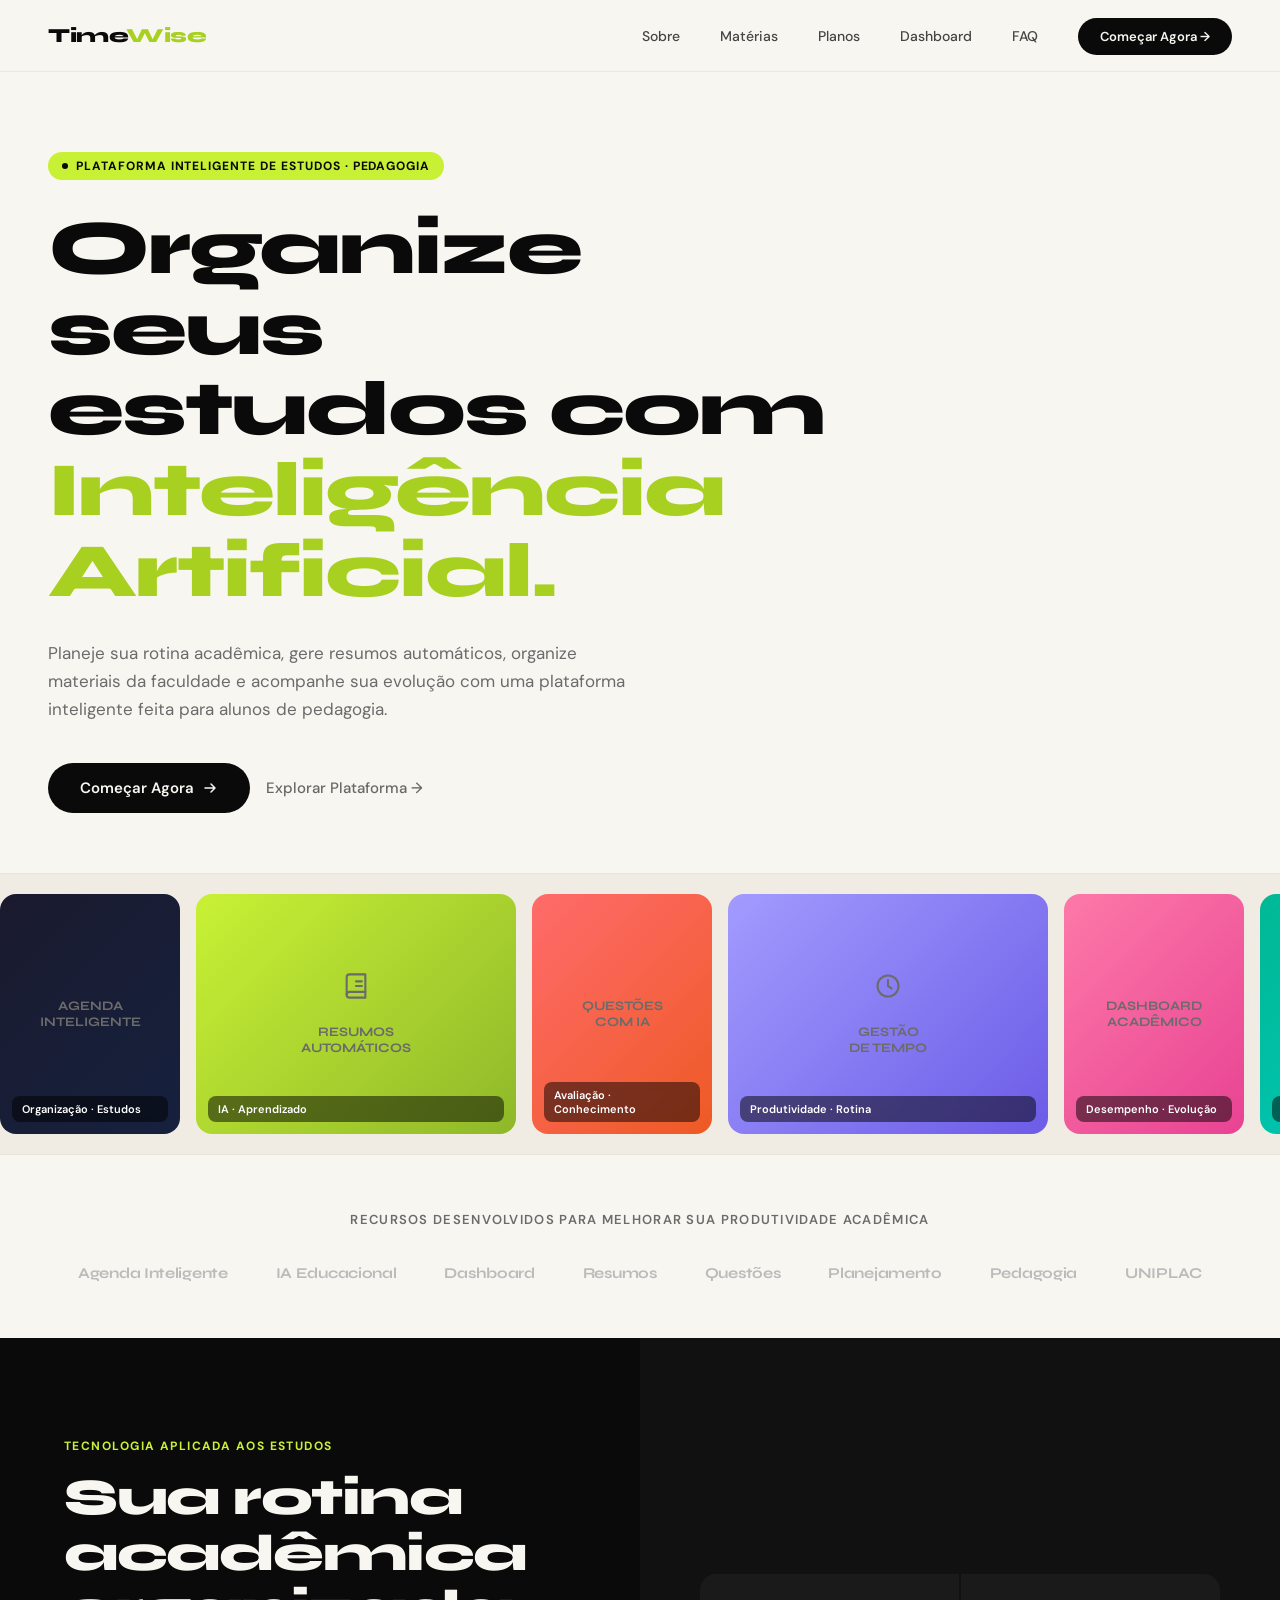
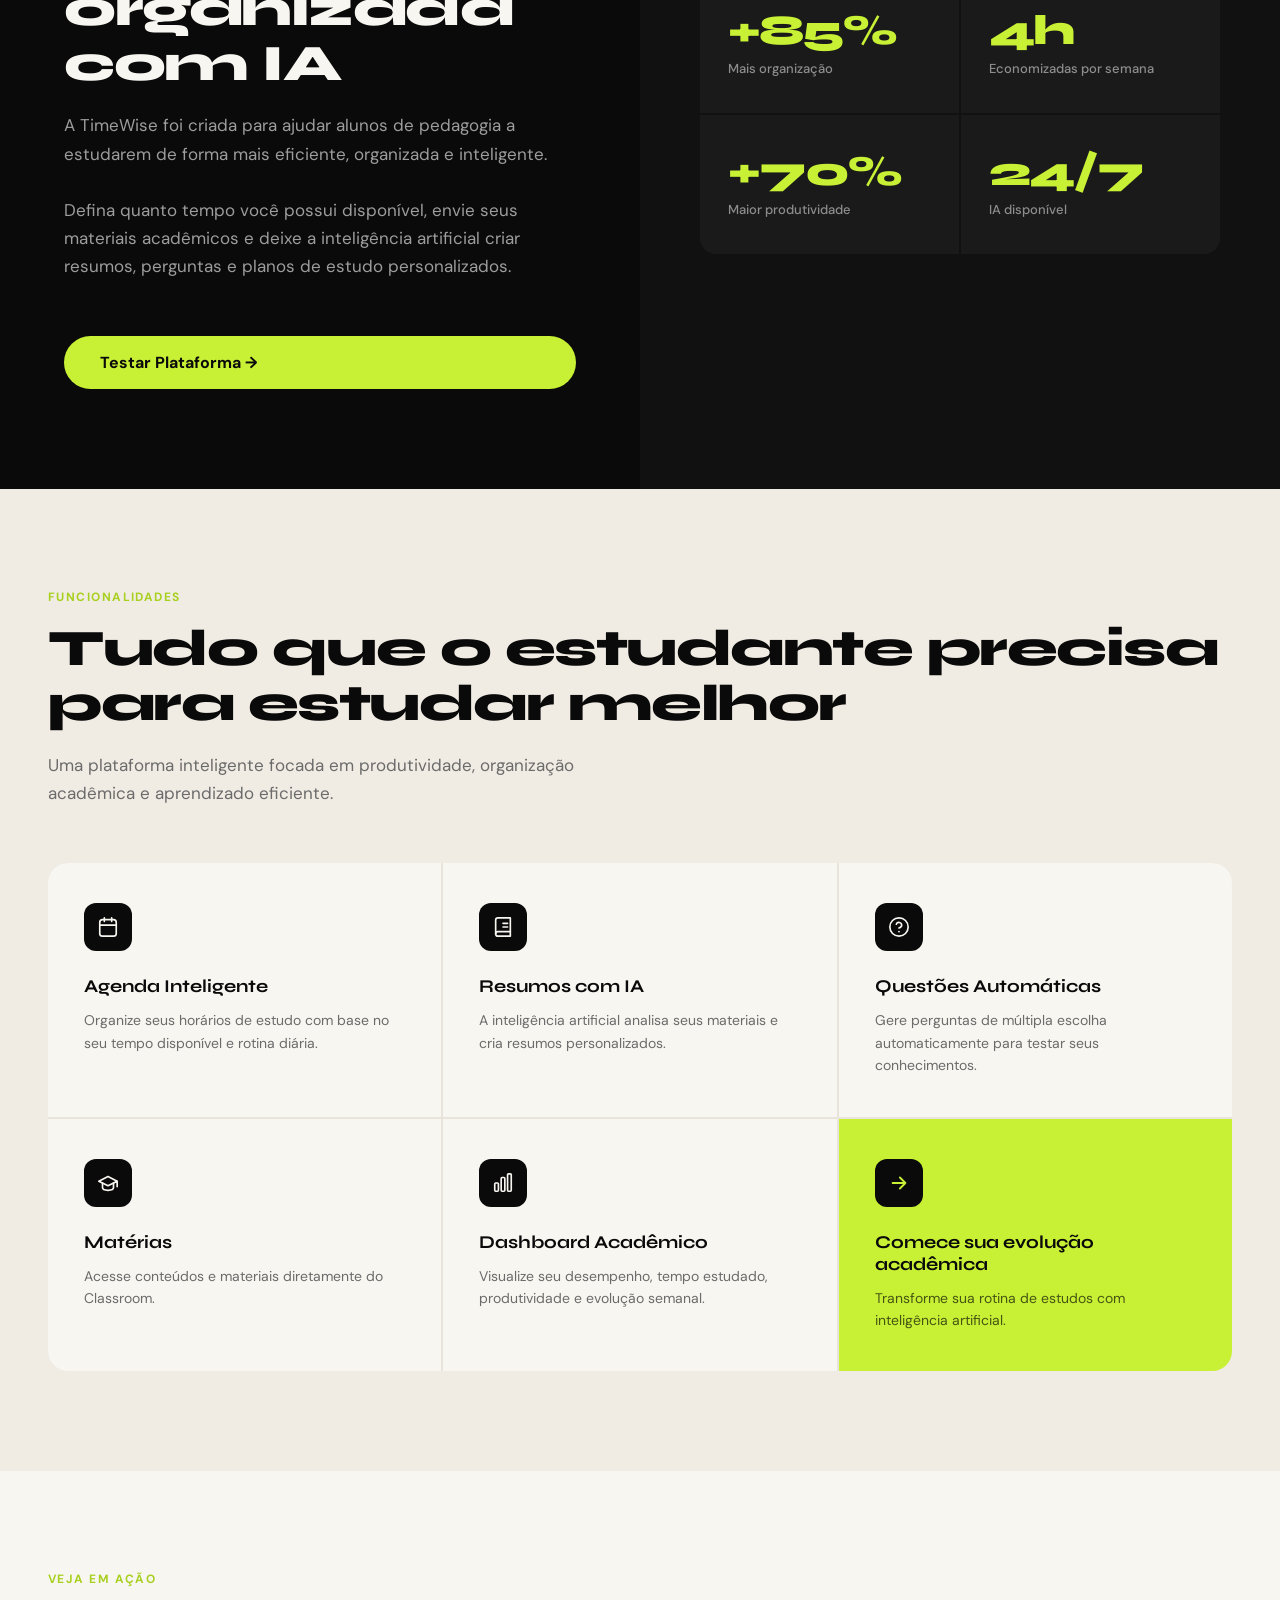
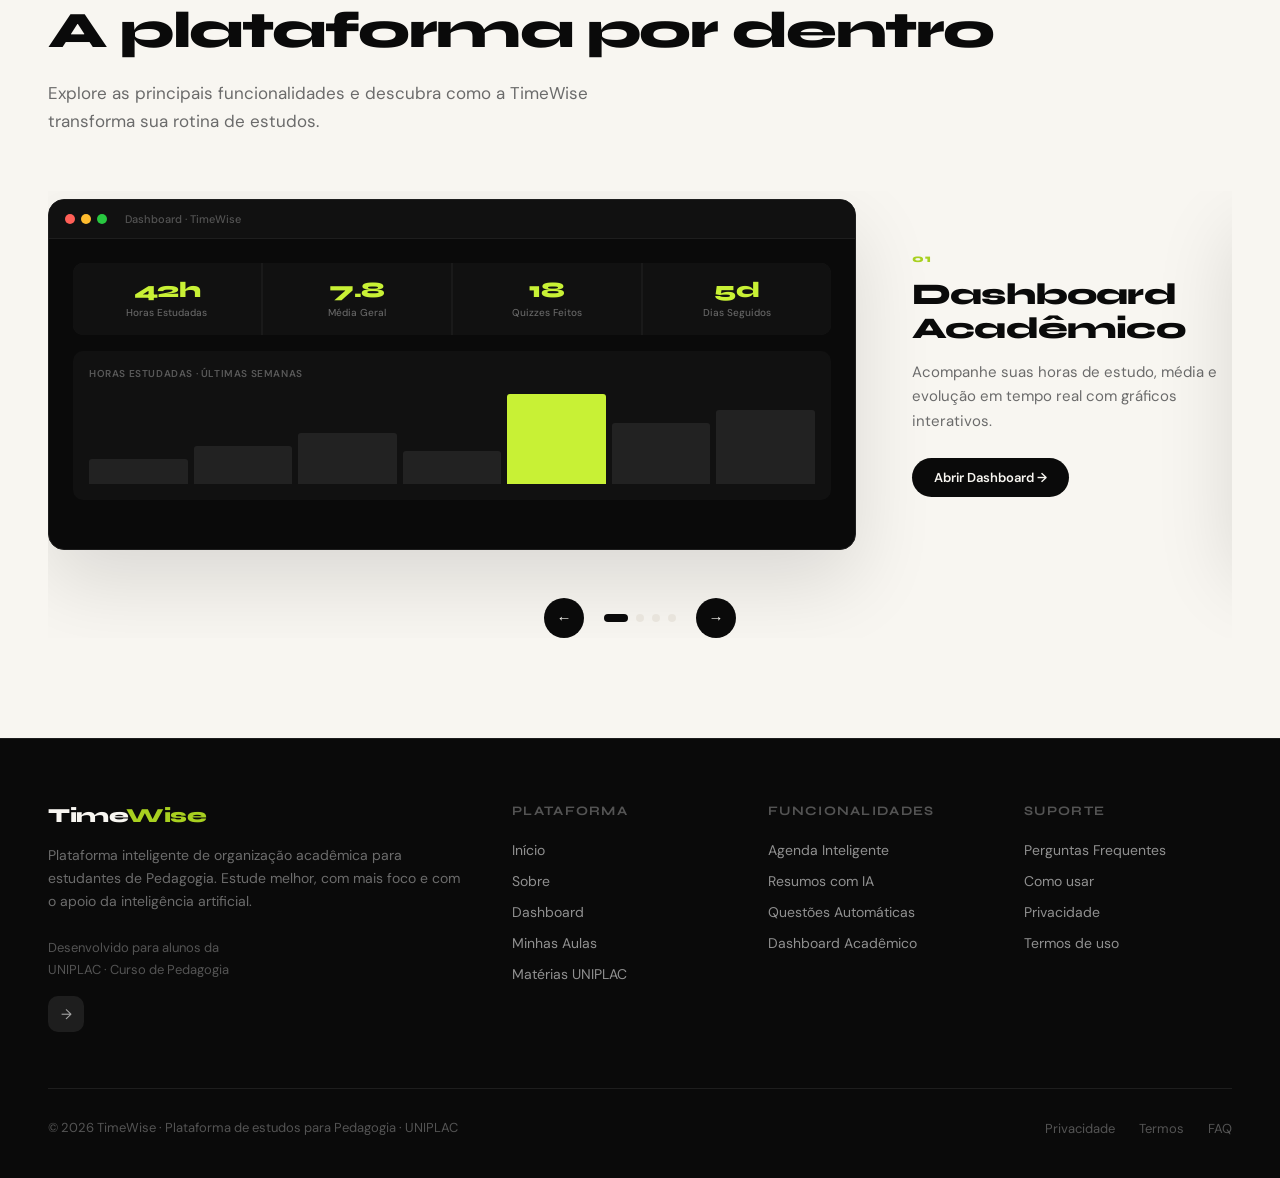
==== commit bfbd36db: "Add files via upload" ====
--- a/index.html
+++ b/index.html
@@ -17,7 +17,7 @@
     <li><a href="#materias">Matérias</a></li>
     <li><a href="planos.html">Planos</a></li>
     <li><a href="dashboard.html">Dashboard</a></li>
-    <li><a href="#faq">FAQ</a></li>
+    <li><a href="faq.html">FAQ</a></li>
     <li><a href="dashboard.html" class="nav-cta">Começar Agora →</a></li>
   </ul>
 </nav>
@@ -262,6 +262,182 @@
   </div>
 </section>
 
+<!-- CAROUSEL -->
+<section class="carousel-section">
+
+  <p class="section-label">Veja em ação</p>
+  <h2 class="section-title">A plataforma por dentro</h2>
+  <p class="section-sub">Explore as principais funcionalidades e descubra como a TimeWise transforma sua rotina de estudos.</p>
+
+  <div class="carousel-wrapper" id="carouselWrapper">
+    <div class="carousel-track" id="carouselTrack">
+
+      <!-- Slide 1: Dashboard -->
+      <div class="carousel-slide">
+        <div class="slide-frame">
+          <div class="slide-topbar">
+            <div style="display:flex;gap:6px">
+              <span style="width:10px;height:10px;border-radius:50%;background:#ff5f57;display:block"></span>
+              <span style="width:10px;height:10px;border-radius:50%;background:#febc2e;display:block"></span>
+              <span style="width:10px;height:10px;border-radius:50%;background:#28c840;display:block"></span>
+            </div>
+            <span class="slide-topbar-title">Dashboard · TimeWise</span>
+          </div>
+          <div class="slide-body">
+            <div class="slide-stats-row">
+              <div class="slide-stat"><div class="slide-stat-val">42h</div><div class="slide-stat-key">Horas Estudadas</div></div>
+              <div class="slide-stat"><div class="slide-stat-val">7.8</div><div class="slide-stat-key">Média Geral</div></div>
+              <div class="slide-stat"><div class="slide-stat-val">18</div><div class="slide-stat-key">Quizzes Feitos</div></div>
+              <div class="slide-stat"><div class="slide-stat-val">5d</div><div class="slide-stat-key">Dias Seguidos</div></div>
+            </div>
+            <div class="slide-chart-area">
+              <div class="slide-chart-title">Horas Estudadas · últimas semanas</div>
+              <div class="slide-bars">
+                <div class="slide-bar" style="height:28%"></div>
+                <div class="slide-bar" style="height:42%"></div>
+                <div class="slide-bar" style="height:56%"></div>
+                <div class="slide-bar" style="height:36%"></div>
+                <div class="slide-bar slide-bar-active" style="height:100%"></div>
+                <div class="slide-bar" style="height:68%"></div>
+                <div class="slide-bar" style="height:82%"></div>
+              </div>
+            </div>
+          </div>
+        </div>
+        <div class="slide-caption">
+          <div class="slide-caption-num">01</div>
+          <h3>Dashboard Acadêmico</h3>
+          <p>Acompanhe suas horas de estudo, média e evolução em tempo real com gráficos interativos.</p>
+          <a href="dashboard.html" class="slide-link">Abrir Dashboard →</a>
+        </div>
+      </div>
+
+      <!-- Slide 2: Resumos IA -->
+      <div class="carousel-slide">
+        <div class="slide-frame">
+          <div class="slide-topbar">
+            <div style="display:flex;gap:6px">
+              <span style="width:10px;height:10px;border-radius:50%;background:#ff5f57;display:block"></span>
+              <span style="width:10px;height:10px;border-radius:50%;background:#febc2e;display:block"></span>
+              <span style="width:10px;height:10px;border-radius:50%;background:#28c840;display:block"></span>
+            </div>
+            <span class="slide-topbar-title">Resumo IA · Minhas Aulas</span>
+          </div>
+          <div class="slide-body slide-body-doc">
+            <div class="slide-ai-badge">✦ Resumo IA · Gerado agora</div>
+            <div class="slide-doc-title">Psicologia do Desenvolvimento Infantil</div>
+            <div class="slide-doc-text">
+              <span class="slide-highlight">Vygotsky</span> defende que o desenvolvimento cognitivo é mediado pela interação social. A <span class="slide-highlight">Zona de Desenvolvimento Proximal</span> representa a distância entre o que a criança faz sozinha e com ajuda.
+            </div>
+            <div class="slide-doc-text">
+              <span class="slide-highlight">Piaget</span> propõe que o conhecimento é construído ativamente pela criança por meio de <span class="slide-highlight">esquemas mentais</span>, assimilação e acomodação.
+            </div>
+            <div class="slide-time-badge">⏱ 30 min de estudo</div>
+          </div>
+        </div>
+        <div class="slide-caption">
+          <div class="slide-caption-num">02</div>
+          <h3>Resumos com Inteligência Artificial</h3>
+          <p>Envie seus materiais e a IA gera resumos personalizados adaptados ao seu tempo disponível.</p>
+          <a href="dashboard.html" class="slide-link">Gerar Resumo →</a>
+        </div>
+      </div>
+
+      <!-- Slide 3: Questões -->
+      <div class="carousel-slide">
+        <div class="slide-frame">
+          <div class="slide-topbar">
+            <div style="display:flex;gap:6px">
+              <span style="width:10px;height:10px;border-radius:50%;background:#ff5f57;display:block"></span>
+              <span style="width:10px;height:10px;border-radius:50%;background:#febc2e;display:block"></span>
+              <span style="width:10px;height:10px;border-radius:50%;background:#28c840;display:block"></span>
+            </div>
+            <span class="slide-topbar-title">Questões com IA · 4 perguntas</span>
+          </div>
+          <div class="slide-body">
+            <div class="slide-quiz-q">1. Segundo Vygotsky, a Zona de Desenvolvimento Proximal (ZDP) refere-se a:</div>
+            <div class="slide-options">
+              <div class="slide-option slide-option-wrong"><span class="slide-opt-letter">A</span> O nível máximo que a criança atinge sozinha</div>
+              <div class="slide-option slide-option-correct"><span class="slide-opt-letter">B</span> A diferença entre o que faz sozinha e com ajuda</div>
+              <div class="slide-option"><span class="slide-opt-letter">C</span> O conjunto de habilidades inatas da criança</div>
+              <div class="slide-option"><span class="slide-opt-letter">D</span> O desenvolvimento físico no primeiro ano</div>
+            </div>
+            <div class="slide-score-bar">
+              <div class="slide-score-val">3/4</div>
+              <div class="slide-score-label">respostas corretas · 75%</div>
+            </div>
+          </div>
+        </div>
+        <div class="slide-caption">
+          <div class="slide-caption-num">03</div>
+          <h3>Questões Automáticas com IA</h3>
+          <p>Teste seus conhecimentos com questões de múltipla escolha geradas automaticamente sobre o conteúdo estudado.</p>
+          <a href="dashboard.html" class="slide-link">Iniciar Quiz →</a>
+        </div>
+      </div>
+
+      <!-- Slide 4: Agenda -->
+      <div class="carousel-slide">
+        <div class="slide-frame">
+          <div class="slide-topbar">
+            <div style="display:flex;gap:6px">
+              <span style="width:10px;height:10px;border-radius:50%;background:#ff5f57;display:block"></span>
+              <span style="width:10px;height:10px;border-radius:50%;background:#febc2e;display:block"></span>
+              <span style="width:10px;height:10px;border-radius:50%;background:#28c840;display:block"></span>
+            </div>
+            <span class="slide-topbar-title">Agenda · Semana atual</span>
+          </div>
+          <div class="slide-body">
+            <div class="slide-week">
+              <div class="slide-day"><div class="slide-day-name">Seg</div><div class="slide-day-num">26</div><div class="slide-day-study">14h</div></div>
+              <div class="slide-day"><div class="slide-day-name">Ter</div><div class="slide-day-num">27</div><div class="slide-day-study">14h</div></div>
+              <div class="slide-day slide-day-today"><div class="slide-day-name">Qua</div><div class="slide-day-num">28</div><div class="slide-day-study">19h</div></div>
+              <div class="slide-day"><div class="slide-day-name">Qui</div><div class="slide-day-num">29</div><div class="slide-day-study">19h</div></div>
+              <div class="slide-day"><div class="slide-day-name">Sex</div><div class="slide-day-num">30</div></div>
+              <div class="slide-day slide-day-dim"><div class="slide-day-name">Sáb</div><div class="slide-day-num">31</div></div>
+              <div class="slide-day slide-day-dim"><div class="slide-day-name">Dom</div><div class="slide-day-num">01</div></div>
+            </div>
+            <div class="slide-agenda-list">
+              <div class="slide-agenda-item slide-agenda-item-accent">
+                <div class="slide-agenda-time">19h00</div>
+                <div>
+                  <div class="slide-agenda-title">Psicologia da Educação</div>
+                  <div class="slide-agenda-sub">30 min · Vygotsky e ZDP</div>
+                </div>
+              </div>
+              <div class="slide-agenda-item">
+                <div class="slide-agenda-time">20h00</div>
+                <div>
+                  <div class="slide-agenda-title">Educação Infantil</div>
+                  <div class="slide-agenda-sub">45 min · BNCC Educação Infantil</div>
+                </div>
+              </div>
+            </div>
+          </div>
+        </div>
+        <div class="slide-caption">
+          <div class="slide-caption-num">04</div>
+          <h3>Agenda Inteligente</h3>
+          <p>Organize sua semana acadêmica com horários personalizados para a sua rotina e disponibilidade.</p>
+          <a href="dashboard.html" class="slide-link">Ver Agenda →</a>
+        </div>
+      </div>
+
+    </div>
+
+    <div class="carousel-nav">
+      <button class="carousel-btn" onclick="carouselPrev()">←</button>
+      <div class="carousel-dots">
+        <button class="carousel-dot active" onclick="carouselGo(0)"></button>
+        <button class="carousel-dot" onclick="carouselGo(1)"></button>
+        <button class="carousel-dot" onclick="carouselGo(2)"></button>
+        <button class="carousel-dot" onclick="carouselGo(3)"></button>
+      </div>
+      <button class="carousel-btn" onclick="carouselNext()">→</button>
+    </div>
+  </div>
+</section>
+
 <!-- FOOTER -->
 <footer>
   <div class="footer-grid">
@@ -295,7 +471,7 @@
     <div class="footer-col">
       <h4>Suporte</h4>
       <ul>
-        <li><a href="#faq">Perguntas Frequentes</a></li>
+        <li><a href="faq.html">Perguntas Frequentes</a></li>
         <li><a href="#">Como usar</a></li>
         <li><a href="#">Privacidade</a></li>
         <li><a href="#">Termos de uso</a></li>
@@ -307,7 +483,7 @@
     <ul class="footer-bottom-links">
       <li><a href="#">Privacidade</a></li>
       <li><a href="#">Termos</a></li>
-      <li><a href="#faq">FAQ</a></li>
+      <li><a href="faq.html">FAQ</a></li>
     </ul>
   </div>
 </footer>
@@ -336,6 +512,37 @@
     el.style.transition = 'opacity 0.5s ease, transform 0.5s ease';
     observer.observe(el);
   });
+
+  // Carousel
+  let carouselIdx = 0;
+  const CAROUSEL_TOTAL = 4;
+
+  function updateCarousel() {
+    document.getElementById('carouselTrack').style.transform = `translateX(-${carouselIdx * 100}%)`;
+    document.querySelectorAll('.carousel-dot').forEach((d, i) => {
+      d.classList.toggle('active', i === carouselIdx);
+    });
+  }
+
+  function carouselNext() {
+    carouselIdx = (carouselIdx + 1) % CAROUSEL_TOTAL;
+    updateCarousel();
+  }
+
+  function carouselPrev() {
+    carouselIdx = (carouselIdx - 1 + CAROUSEL_TOTAL) % CAROUSEL_TOTAL;
+    updateCarousel();
+  }
+
+  function carouselGo(i) {
+    carouselIdx = i;
+    updateCarousel();
+  }
+
+  let _carouselTimer = setInterval(carouselNext, 6000);
+  const carouselWrap = document.getElementById('carouselWrapper');
+  carouselWrap?.addEventListener('mouseenter', () => clearInterval(_carouselTimer));
+  carouselWrap?.addEventListener('mouseleave', () => { _carouselTimer = setInterval(carouselNext, 6000); });
 </script>
 </body>
 </html>
--- a/index.css
+++ b/index.css
@@ -772,6 +772,441 @@
 .delay-2 { animation-delay: 0.2s; }
 .delay-3 { animation-delay: 0.3s; }
 .delay-4 { animation-delay: 0.45s; }
+
+/* ── CAROUSEL ── */
+.carousel-section { background: var(--white); }
+
+.carousel-wrapper {
+  margin-top: 48px;
+  overflow: hidden;
+  position: relative;
+}
+
+.carousel-track {
+  display: flex;
+  transition: transform 0.55s cubic-bezier(0.4, 0, 0.2, 1);
+}
+
+.carousel-slide {
+  min-width: 100%;
+  display: grid;
+  grid-template-columns: 1.1fr 320px;
+  gap: 56px;
+  align-items: center;
+}
+
+.slide-frame {
+  background: var(--black);
+  border-radius: 16px;
+  overflow: hidden;
+  border: 1px solid #1e1e1e;
+  box-shadow: 0 32px 80px rgba(0,0,0,0.12);
+}
+
+.slide-topbar {
+  display: flex;
+  align-items: center;
+  gap: 10px;
+  padding: 12px 16px;
+  background: #111;
+  border-bottom: 1px solid #1e1e1e;
+}
+
+.slide-topbar-title {
+  font-size: 11px;
+  color: rgba(255,255,255,0.28);
+  font-weight: 500;
+  margin-left: 8px;
+}
+
+.slide-body {
+  padding: 24px;
+  min-height: 310px;
+}
+
+.slide-stats-row {
+  display: grid;
+  grid-template-columns: repeat(4,1fr);
+  gap: 2px;
+  margin-bottom: 16px;
+  background: #1a1a1a;
+  border-radius: 10px;
+  overflow: hidden;
+}
+
+.slide-stat {
+  background: #111;
+  padding: 16px 14px;
+  text-align: center;
+}
+
+.slide-stat-val {
+  font-family: var(--font-display);
+  font-size: 22px;
+  font-weight: 800;
+  color: var(--accent);
+  letter-spacing: -0.5px;
+  line-height: 1;
+  margin-bottom: 5px;
+}
+
+.slide-stat-key {
+  font-size: 10px;
+  color: rgba(255,255,255,0.35);
+  font-weight: 500;
+}
+
+.slide-chart-area {
+  background: #111;
+  border-radius: 10px;
+  padding: 16px;
+}
+
+.slide-chart-title {
+  font-size: 10px;
+  color: rgba(255,255,255,0.3);
+  font-weight: 600;
+  letter-spacing: 0.06em;
+  text-transform: uppercase;
+  margin-bottom: 14px;
+}
+
+.slide-bars {
+  display: flex;
+  align-items: flex-end;
+  gap: 6px;
+  height: 90px;
+}
+
+.slide-bar {
+  flex: 1;
+  background: #222;
+  border-radius: 3px 3px 0 0;
+}
+
+.slide-bar-active { background: var(--accent); }
+
+.slide-body-doc {
+  display: flex;
+  flex-direction: column;
+  gap: 14px;
+}
+
+.slide-ai-badge {
+  display: inline-flex;
+  align-items: center;
+  gap: 6px;
+  background: rgba(200,241,53,0.1);
+  color: var(--accent);
+  font-size: 10px;
+  font-weight: 700;
+  padding: 5px 11px;
+  border-radius: 100px;
+  border: 1px solid rgba(200,241,53,0.18);
+  width: fit-content;
+}
+
+.slide-doc-title {
+  font-family: var(--font-display);
+  font-size: 16px;
+  font-weight: 700;
+  color: var(--white);
+  line-height: 1.3;
+}
+
+.slide-doc-text {
+  font-size: 12px;
+  line-height: 1.75;
+  color: rgba(255,255,255,0.5);
+}
+
+.slide-highlight {
+  color: var(--accent);
+  font-weight: 600;
+}
+
+.slide-time-badge {
+  display: inline-flex;
+  align-items: center;
+  gap: 6px;
+  background: #1a1a1a;
+  color: rgba(255,255,255,0.4);
+  font-size: 10px;
+  font-weight: 600;
+  padding: 5px 11px;
+  border-radius: 100px;
+  width: fit-content;
+  margin-top: auto;
+}
+
+.slide-quiz-q {
+  font-size: 13px;
+  font-weight: 600;
+  color: var(--white);
+  line-height: 1.55;
+  margin-bottom: 14px;
+}
+
+.slide-options {
+  display: flex;
+  flex-direction: column;
+  gap: 6px;
+  margin-bottom: 16px;
+}
+
+.slide-option {
+  display: flex;
+  align-items: center;
+  gap: 10px;
+  padding: 9px 12px;
+  border-radius: 8px;
+  background: #111;
+  font-size: 11px;
+  color: rgba(255,255,255,0.5);
+  border: 1px solid transparent;
+}
+
+.slide-opt-letter {
+  width: 20px; height: 20px;
+  border-radius: 50%;
+  background: #1e1e1e;
+  display: flex; align-items: center; justify-content: center;
+  font-size: 9px;
+  font-weight: 700;
+  color: rgba(255,255,255,0.35);
+  flex-shrink: 0;
+}
+
+.slide-option-correct {
+  background: rgba(200,241,53,0.08);
+  color: var(--accent);
+  border-color: rgba(200,241,53,0.18);
+}
+
+.slide-option-correct .slide-opt-letter {
+  background: var(--accent);
+  color: var(--black);
+}
+
+.slide-option-wrong {
+  background: rgba(255,80,80,0.07);
+  color: rgba(255,100,100,0.8);
+  border-color: rgba(255,80,80,0.18);
+}
+
+.slide-option-wrong .slide-opt-letter {
+  background: rgba(255,80,80,0.15);
+  color: rgba(255,100,100,0.8);
+}
+
+.slide-score-bar {
+  display: flex;
+  align-items: center;
+  gap: 12px;
+  background: #111;
+  border-radius: 8px;
+  padding: 12px 16px;
+}
+
+.slide-score-val {
+  font-family: var(--font-display);
+  font-size: 22px;
+  font-weight: 800;
+  color: var(--accent);
+  letter-spacing: -0.5px;
+}
+
+.slide-score-label {
+  font-size: 11px;
+  color: rgba(255,255,255,0.35);
+  font-weight: 500;
+}
+
+.slide-week {
+  display: grid;
+  grid-template-columns: repeat(7, 1fr);
+  gap: 5px;
+  margin-bottom: 14px;
+}
+
+.slide-day {
+  background: #111;
+  border-radius: 8px;
+  padding: 8px 4px;
+  text-align: center;
+}
+
+.slide-day-dim { opacity: 0.35; }
+.slide-day-today { background: var(--accent); }
+
+.slide-day-name {
+  font-size: 8px;
+  font-weight: 700;
+  color: rgba(255,255,255,0.35);
+  text-transform: uppercase;
+  margin-bottom: 4px;
+  letter-spacing: 0.04em;
+}
+
+.slide-day-today .slide-day-name { color: rgba(0,0,0,0.45); }
+
+.slide-day-num {
+  font-family: var(--font-display);
+  font-size: 14px;
+  font-weight: 700;
+  color: var(--white);
+  line-height: 1;
+  margin-bottom: 5px;
+}
+
+.slide-day-today .slide-day-num { color: var(--black); }
+
+.slide-day-study {
+  font-size: 8px;
+  font-weight: 600;
+  color: var(--accent);
+  background: rgba(200,241,53,0.1);
+  border-radius: 3px;
+  padding: 2px 3px;
+}
+
+.slide-day-today .slide-day-study {
+  background: rgba(0,0,0,0.12);
+  color: var(--black);
+}
+
+.slide-agenda-list {
+  display: flex;
+  flex-direction: column;
+  gap: 6px;
+}
+
+.slide-agenda-item {
+  display: flex;
+  align-items: flex-start;
+  gap: 12px;
+  background: #111;
+  border-radius: 8px;
+  padding: 10px 14px;
+  border: 1px solid transparent;
+}
+
+.slide-agenda-item-accent {
+  background: rgba(200,241,53,0.06);
+  border-color: rgba(200,241,53,0.12);
+}
+
+.slide-agenda-time {
+  font-family: var(--font-display);
+  font-size: 12px;
+  font-weight: 700;
+  color: var(--accent);
+  min-width: 40px;
+  padding-top: 1px;
+}
+
+.slide-agenda-title {
+  font-size: 12px;
+  font-weight: 600;
+  color: var(--white);
+  margin-bottom: 2px;
+}
+
+.slide-agenda-sub {
+  font-size: 10px;
+  color: rgba(255,255,255,0.35);
+}
+
+.slide-caption { max-width: 320px; }
+
+.slide-caption-num {
+  font-family: var(--font-display);
+  font-size: 11px;
+  font-weight: 800;
+  color: var(--accent-dark);
+  letter-spacing: 0.1em;
+  margin-bottom: 12px;
+}
+
+.slide-caption h3 {
+  font-family: var(--font-display);
+  font-size: clamp(22px, 2.5vw, 30px);
+  font-weight: 800;
+  color: var(--black);
+  letter-spacing: -0.8px;
+  line-height: 1.15;
+  margin-bottom: 14px;
+}
+
+.slide-caption p {
+  font-size: 15px;
+  line-height: 1.65;
+  color: var(--gray);
+  margin-bottom: 24px;
+}
+
+.slide-link {
+  display: inline-flex;
+  align-items: center;
+  gap: 6px;
+  background: var(--black);
+  color: var(--white);
+  font-size: 13px;
+  font-weight: 600;
+  padding: 11px 22px;
+  border-radius: 100px;
+  text-decoration: none;
+  transition: background 0.2s, transform 0.2s;
+}
+
+.slide-link:hover {
+  background: var(--accent);
+  color: var(--black);
+  transform: translateY(-1px);
+}
+
+.carousel-nav {
+  display: flex;
+  align-items: center;
+  justify-content: center;
+  gap: 20px;
+  margin-top: 40px;
+}
+
+.carousel-btn {
+  width: 40px; height: 40px;
+  border-radius: 50%;
+  background: var(--black);
+  color: var(--white);
+  border: none;
+  cursor: pointer;
+  font-size: 15px;
+  display: flex; align-items: center; justify-content: center;
+  transition: background 0.2s, transform 0.2s;
+}
+
+.carousel-btn:hover { background: var(--accent); color: var(--black); transform: scale(1.08); }
+
+.carousel-dots {
+  display: flex;
+  gap: 8px;
+  align-items: center;
+}
+
+.carousel-dot {
+  width: 8px; height: 8px;
+  border-radius: 100px;
+  background: var(--gray-light);
+  border: none;
+  cursor: pointer;
+  padding: 0;
+  transition: background 0.25s, width 0.3s;
+}
+
+.carousel-dot.active {
+  background: var(--black);
+  width: 24px;
+}
 
 /* ── MOBILE ── */
 @media (max-width: 768px) {
@@ -788,4 +1223,9 @@
   .testimonials-grid { grid-template-columns: 1fr; }
   .footer-grid { grid-template-columns: 1fr; gap: 32px; }
   .footer-bottom { flex-direction: column; gap: 16px; }
-}
+  .carousel-slide { grid-template-columns: 1fr; gap: 24px; }
+  .slide-caption { max-width: 100%; order: -1; }
+  .slide-stats-row { grid-template-columns: repeat(2, 1fr); }
+  .slide-week { grid-template-columns: repeat(4, 1fr); }
+  .slide-day:nth-child(n+5) { display: none; }
+}
